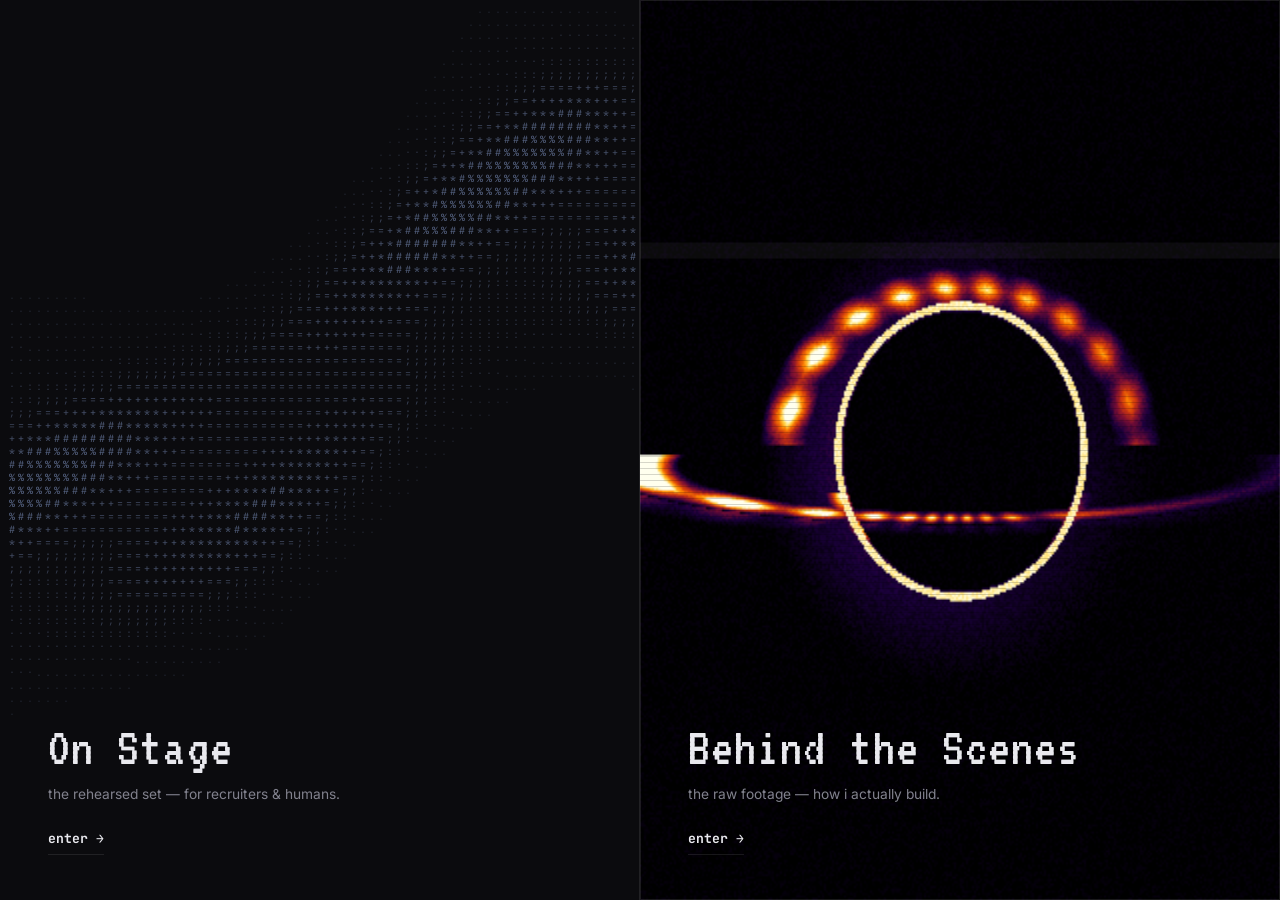
==== index.html @ 2761a1ef "style: bolder brief paragraphs, drop gate overlay, centre + rewrite story tour" ====
<!DOCTYPE html>
<html lang="en">
<head>
  <meta charset="UTF-8">
  <meta name="viewport" content="width=device-width, initial-scale=1.0">
  <title>Aawhan Vyas</title>
  <meta name="description" content="Aawhan Vyas — AI/ML engineer. The Brief: a quick scan for recruiters & humans. The Evidence: a broadcast tour of how i build.">
  <meta property="og:title" content="Aawhan Vyas — turning “what if?” into working software.">
  <meta property="og:description" content="ML platforms, grounded RAG, LLM evaluation. Music as aawhan. Every claim links to its proof.">
  <meta property="og:type" content="website">
  <meta property="og:url" content="https://aawhan0.me/">
  <link rel="icon" type="image/svg+xml" href="assets/favicon.svg">
  <link rel="preconnect" href="https://fonts.googleapis.com">
  <link rel="preconnect" href="https://fonts.gstatic.com" crossorigin>
  <link href="https://fonts.googleapis.com/css2?family=Anton&family=Inter:wght@400;500;600;700&family=JetBrains+Mono:wght@400;500;700&family=VT323&display=swap" rel="stylesheet">
  <link rel="stylesheet" href="assets/css/style.css?v=7">
</head>
<body class="locked">

  <!-- ── landing gate ──────────────────────────────────────── -->
  <div class="gate" id="gate">
    <div class="gate-half gate-left">
      <canvas id="ascii-wave" aria-hidden="true"></canvas>
      <div class="gate-content">
        <h2 class="pixel">On Stage</h2>
        <p>the rehearsed set — for recruiters &amp; humans.</p>
        <button class="enter mono" data-goto="brief">enter <span aria-hidden="true">→</span></button>
      </div>
    </div>
    <div class="gate-half gate-right">
      <canvas id="disk" aria-hidden="true"></canvas>
      <div class="gate-content">
        <h2 class="pixel">Behind the Scenes</h2>
        <p>the raw footage — how i actually build.</p>
        <button class="enter mono" data-goto="story">enter <span aria-hidden="true">→</span></button>
      </div>
    </div>
  </div>

  <script src="assets/js/data.js?v=7" defer></script>
  <script src="assets/js/main.js?v=7" defer></script>
</body>
</html>
---- assets/css/style.css ----
/* ────────────────────────────────────────────────────────────
   aawhan0.me — dark console · split gate · broadcast tour
   flow grammar after harshdayal.dev, content = receipts
   ──────────────────────────────────────────────────────────── */

:root {
  --bg: #0b0b0e;
  --panel: #131318;
  --line: rgba(255, 255, 255, 0.09);
  --text: #e9e9ee;
  --soft: #b6b6c2;
  --muted: #82828e;
  --dim: #55555f;
  --accent: #ffb26b;
  --accent-soft: rgba(255, 178, 107, 0.14);
  --blue: #8fb0e8;
  --green: #4ade80;
  --mono: "JetBrains Mono", ui-monospace, monospace;
  --pixel: "VT323", var(--mono);
  --ui: system-ui, -apple-system, "Segoe UI", Roboto, sans-serif;
  --display: "Anton", var(--ui);
}

* { box-sizing: border-box; margin: 0; padding: 0; }
html { scroll-behavior: smooth; }

/* brief page — bold paragraphs */
/* brief page — paragraphs read heavier than default body copy */
body[data-root] p {
  font-weight: 700;
  color: var(--text);
}
body[data-root] .lede,
body[data-root] p.mx-k { color: var(--soft); }
/* the hero halftone bleeds past the viewport by design — never scroll sideways */
html, body { overflow-x: clip; }
@supports not (overflow-x: clip) { html, body { overflow-x: hidden; } }

/* geist pixel — vercel's ofl pixel font, self-hosted (see assets/fonts/OFL-GeistPixel.txt) */
@font-face {
  font-family: "Geist Pixel";
  src: url("../fonts/GeistPixel-Square.woff2") format("woff2");
  font-weight: 400;
  font-style: normal;
  font-display: swap;
}

/* light theme — same bones, day broadcast */
html.light {
  --bg: #f2f1ec;
  --panel: #fbfaf6;
  --line: rgba(0, 0, 0, 0.12);
  --text: #17171b;
  --soft: #3e3e46;
  --muted: #6b6b73;
  --dim: #97979f;
  --accent: #c76a1d;
  --accent-soft: rgba(199, 106, 29, 0.12);
  --green: #15803d;
}

body {
  background: var(--bg);
  color: var(--text);
  font-family: "Inter", var(--ui);
  font-size: 15px;
  line-height: 1.55;
  -webkit-font-smoothing: antialiased;
  transition: background 0.35s ease, color 0.35s ease;
}
body.locked { overflow: hidden; }
::selection { background: var(--accent); color: #14100b; }
a { color: inherit; text-decoration: none; }
b, strong { font-weight: 600; }
.mono { font-family: var(--mono); }
.pixel { font-family: var(--pixel); font-weight: 400; letter-spacing: 0.02em; }
em { font-style: italic; }
.sr-only {
  position: absolute; width: 1px; height: 1px; overflow: hidden;
  clip: rect(0 0 0 0); white-space: nowrap;
}

/* ── landing gate ────────────────────────────────────────── */
.gate {
  position: fixed; inset: 0; z-index: 100;
  display: grid; grid-template-columns: 1fr 1fr;
  background: var(--bg);
}
.gate-half {
  position: relative; overflow: hidden;
  border-right: 1px solid var(--line);
  transition: transform 0.75s cubic-bezier(0.7, 0, 0.2, 1), opacity 0.6s ease;
}
.gate-right { border-right: none; }
.gate.away .gate-left { transform: translateX(-102%); }
.gate.away .gate-right { transform: translateX(102%); }
.gate.away { pointer-events: none; }
.gate-half canvas { position: absolute; inset: 0; width: 100%; height: 100%; }
.gate-left canvas { opacity: 0.9; }
.gate-content {
  position: absolute; left: clamp(1.4rem, 4vw, 3rem); bottom: clamp(1.6rem, 5vh, 3rem); z-index: 2;
}
.gate-content h2 { font-size: clamp(2.2rem, 4.5vw, 3.4rem); line-height: 1; }
.gate-content p { color: var(--muted); font-size: 0.86rem; margin: 0.5rem 0 1.1rem; }
.enter {
  background: none; border: none; cursor: pointer;
  color: var(--text); font-size: 0.82rem; font-weight: 700;
  display: inline-flex; align-items: center; gap: 0.5rem;
  padding: 0.45rem 0; border-bottom: 1px solid var(--line);
  transition: color 0.2s, border-color 0.2s, gap 0.2s;
}
.enter:hover { color: var(--accent); border-color: var(--accent); gap: 0.9rem; }

@media (max-width: 760px) {
  .gate { grid-template-columns: 1fr; grid-template-rows: 1fr 1fr; }
  .gate-half { border-right: none; border-bottom: 1px solid var(--line); }
  .gate.away .gate-left { transform: translateY(-102%); }
  .gate.away .gate-right { transform: translateY(102%); }
}

/* ── theme toggle ────────────────────────────────────────── */
.theme-toggle {
  position: fixed; right: 18px; bottom: 18px; z-index: 55;
  display: inline-flex; align-items: center; gap: 0.6rem;
  background: var(--panel); color: var(--soft);
  border: 1px solid var(--line); border-radius: 999px;
  padding: 0.5rem 1rem; font-size: 0.68rem; letter-spacing: 0.18em;
  text-transform: uppercase; cursor: pointer;
  transition: color 0.2s, border-color 0.2s;
}
.theme-toggle:hover { color: var(--accent); border-color: var(--accent); }
.tt-sw {
  width: 26px; height: 14px; border-radius: 999px;
  background: linear-gradient(90deg, var(--accent) 50%, var(--dim) 50%);
  position: relative; flex: none;
}
.tt-sw::after {
  content: ""; position: absolute; top: 1px; left: 1px;
  width: 12px; height: 12px; border-radius: 50%; background: var(--panel);
  transition: transform 0.25s;
}
html.light .tt-sw::after { transform: translateX(12px); }

/* ── contact headline — geist pixel, plain text ──────────── */
.px-headline {
  font-family: "Geist Pixel", var(--mono);
  font-weight: 400;
  font-size: clamp(2.6rem, 6.2vw, 5rem);
  line-height: 1;
  letter-spacing: 0.02em;
  color: var(--text);
}
.px-accent { color: var(--accent); }

/* ── background music toggle ─────────────────────────────── */
.bg-music {
  position: fixed; left: 18px; bottom: 18px; z-index: 55;
  display: inline-flex; align-items: stretch;
  background: var(--panel); color: var(--soft);
  border: 1px solid var(--line); border-radius: 999px;
  font-size: 0.68rem; letter-spacing: 0.18em; text-transform: uppercase;
}
.bg-music.paused { color: var(--dim); }
.bm-btn {
  display: inline-flex; align-items: center; gap: 0.6rem;
  background: none; border: 0; color: inherit; cursor: pointer;
  padding: 0.5rem 0.55rem 0.5rem 1rem;
  font: inherit; letter-spacing: inherit; text-transform: inherit;
  transition: color 0.2s;
}
.bm-btn:hover { color: var(--accent); }
.bm-eq { display: inline-flex; align-items: flex-end; gap: 2px; height: 12px; flex: none; }
.bm-eq i {
  width: 2px; height: 12px; background: var(--accent);
  transform-origin: bottom; transform: scaleY(0.3); opacity: 0.45;
  animation: bar 1.1s ease-in-out infinite;
}
.bm-eq i:nth-child(2) { animation-delay: 0.2s; }
.bm-eq i:nth-child(3) { animation-delay: 0.45s; }
.bm-eq i:nth-child(4) { animation-delay: 0.7s; }
.bg-music.paused .bm-eq i { animation: none; transform: scaleY(0.22); opacity: 0.35; }
.bm-link {
  display: inline-flex; align-items: center;
  padding: 0.5rem 1rem 0.5rem 0.55rem; color: var(--dim);
  border-left: 1px solid var(--line); transition: color 0.2s;
}
.bm-link:hover { color: var(--accent); }
.bg-music .bm-btn:last-child { padding-right: 1rem; }
#sc-widget { position: fixed; width: 1px; height: 1px; left: -9999px; top: -9999px; border: 0; }
@media (max-width: 640px) { #bm-label { display: none; } }

/* ── scroll reveal ───────────────────────────────────────── */
.reveal { opacity: 0; transform: translateY(22px); transition: opacity 0.7s ease, transform 0.7s ease; }
.reveal.in { opacity: 1; transform: none; }

/* ── side rail ───────────────────────────────────────────── */
.rail {
  position: fixed; left: 14px; top: 50%; transform: translateY(-50%);
  z-index: 50; display: flex; flex-direction: column; gap: 2px;
  background: rgba(19, 19, 24, 0.85); backdrop-filter: blur(8px);
  border: 1px solid var(--line); border-radius: 12px; padding: 6px;
}
.rail a, .rail button {
  width: 34px; height: 34px; border-radius: 8px;
  display: grid; place-content: center;
  color: var(--muted); background: none; border: none; cursor: pointer;
  transition: color 0.15s, background 0.15s;
}
.rail a:hover, .rail button:hover { color: var(--accent); background: var(--accent-soft); }
@media (max-width: 980px) { .rail { display: none; } }

/* ── hero (the brief) ────────────────────────────────────── */
.hero {
  max-width: 1140px; margin: 0 auto;
  padding: clamp(4rem, 10vh, 6rem) clamp(1.2rem, 4vw, 2.4rem) 2.5rem;
  display: grid; grid-template-columns: 1.25fr 0.75fr;
  gap: 3rem; align-items: center;
  position: relative;
}
/* halftone backdrop, his signature texture */
.hero::before {
  content: ""; position: absolute; inset: -2rem -6rem;
  background-image: radial-gradient(rgba(255,255,255,0.045) 1.2px, transparent 1.2px);
  background-size: 11px 11px;
  -webkit-mask-image: radial-gradient(ellipse 70% 80% at 60% 40%, #000 30%, transparent 75%);
  mask-image: radial-gradient(ellipse 70% 80% at 60% 40%, #000 30%, transparent 75%);
  pointer-events: none;
}
html.light .hero::before {
  background-image: radial-gradient(rgba(0,0,0,0.06) 1.2px, transparent 1.2px);
}
.eyebrow {
  font-size: 0.72rem; letter-spacing: 0.28em; text-transform: uppercase;
  color: var(--muted); margin-bottom: 1.1rem;
}
.hero-name {
  font-family: var(--display); font-weight: 400;
  font-size: clamp(3rem, 7.5vw, 5.6rem);
  letter-spacing: 0.01em; line-height: 0.98; text-transform: uppercase;
}
.hero-name .dot { color: var(--blue); }
.hero-sub {
  margin-top: 0.9rem; font-size: 0.78rem; letter-spacing: 0.22em;
  text-transform: uppercase; color: var(--soft);
}
.hero-lede {
  margin-top: 1.3rem; max-width: 46ch;
  color: var(--soft); font-size: 1.02rem; line-height: 1.65;
}
.hero-lede b { color: var(--text); }
.hero-cta {
  display: flex; align-items: center; gap: 1.2rem; flex-wrap: wrap;
  margin-top: 1.8rem;
}
.btn-line {
  border: 1px solid var(--line); padding: 0.7rem 1.2rem;
  font-size: 0.76rem; letter-spacing: 0.12em; text-transform: uppercase;
  color: var(--text); transition: border-color 0.2s, color 0.2s;
}
.btn-line:hover { border-color: var(--accent); color: var(--accent); }
.cta-link {
  font-size: 0.76rem; letter-spacing: 0.1em; text-transform: uppercase;
  color: var(--muted); transition: color 0.2s;
}
.cta-link:hover { color: var(--accent); }

.dither-box {
  background: #050507; border: 1px solid var(--line);
  border-radius: 10px; padding: 14px;
  box-shadow: 0 24px 60px rgba(0,0,0,0.5);
  position: relative;
  width: min(340px, 100%);
}
.dither-box.portrait { aspect-ratio: 1 / 1; }
.dither-box::after {
  content: ""; position: absolute; inset: -10px;
  background-image: radial-gradient(rgba(255,255,255,0.12) 1px, transparent 1px);
  background-size: 8px 8px;
  z-index: -1; border-radius: 14px;
}
/* portrait — portrait_PIXEL in dark mode, portrait_OG in light mode.
   both sources are 1200×1200; no animation, just a mode swap. */
.portrait img {
  display: block; width: 100%; height: auto;
  border-radius: 6px;
}
.portrait .portrait-og { display: none; }
html.light .portrait .portrait-og { display: block; }
html.light .portrait .portrait-pixel { display: none; }
@media (max-width: 860px) {
  .hero { grid-template-columns: 1fr; }
  .hero-right { display: none; }
}

/* ── page shell ──────────────────────────────────────────── */
.wrap {
  max-width: 1140px; margin: 0 auto;
  padding: 0 clamp(1.2rem, 4vw, 2.4rem) 2rem;
}
.sec-label {
  font-size: 0.7rem; font-weight: 700; letter-spacing: 0.24em;
  text-transform: uppercase; color: var(--soft);
  display: flex; align-items: center; gap: 1rem;
  margin-bottom: 1.8rem;
}
.sec-label::after { content: ""; flex: 1; height: 1px; background: var(--line); }
.sec-label span { color: var(--dim); font-weight: 400; letter-spacing: 0; text-transform: none; }
section { margin-bottom: 4.5rem; }

/* ── pillars ─────────────────────────────────────────────── */
.pillars {
  display: grid; grid-template-columns: repeat(3, 1fr); gap: 1rem;
  margin-bottom: 4.5rem;
}
.pillar {
  background: var(--panel); border: 1px solid var(--line);
  border-radius: 12px; padding: 1.2rem 1.3rem;
  transition: border-color 0.2s, transform 0.2s;
}
.pillar:hover { border-color: rgba(255, 178, 107, 0.5); transform: translateY(-3px); }
.p-k { font-size: 0.64rem; letter-spacing: 0.22em; text-transform: uppercase; color: var(--accent); }
.p-t { font-weight: 700; font-size: 1.02rem; margin: 0.5rem 0 0.3rem; }
.p-d { color: var(--muted); font-size: 0.84rem; }
@media (max-width: 860px) { .pillars { grid-template-columns: 1fr; } }

/* ── about ───────────────────────────────────────────────── */
.about-grid {
  display: grid; grid-template-columns: 1.5fr 1fr; gap: 3rem;
}
.statement {
  font-family: var(--display); font-weight: 400; text-transform: none;
  font-size: clamp(1.4rem, 2.6vw, 1.9rem); line-height: 1.25;
  letter-spacing: 0.01em; margin-bottom: 1.2rem;
}
.statement em { color: var(--accent); font-style: normal; }
.about-grid > div > p { color: var(--muted); line-height: 1.75; margin-bottom: 1rem; font-size: 0.95rem; }
.about-grid > div > p em { color: var(--text); }
.highlights {
  border: 1px solid var(--line); border-radius: 12px;
  background: var(--panel); padding: 1.1rem 1.2rem;
  align-self: start;
}
.hl { border-top: 1px solid var(--line); padding: 0.85rem 0; }
.hl:first-of-type { border-top: none; padding-top: 0.2rem; }
.hl-k { font-size: 0.62rem; letter-spacing: 0.22em; text-transform: uppercase; color: var(--dim); }
.hl-v { font-size: 0.9rem; color: var(--text); margin-top: 0.25rem; line-height: 1.5; }
.hl-a { text-decoration: underline; text-decoration-color: var(--line); }
.hl-a:hover { color: var(--accent); }

/* releases list — as aawhan */
.releases { margin-top: 2.4rem; }
.releases > .hl-k { color: var(--accent); }
.rel-list { list-style: none; border-top: 1px solid var(--line); margin-top: 0.9rem; }
.rel-list li { border-bottom: 1px solid var(--line); }
.rel-list a {
  display: flex; justify-content: space-between; align-items: baseline; gap: 1rem;
  padding: 0.7rem 0.3rem; font-size: 0.86rem; color: var(--text);
  transition: color 0.2s, padding-left 0.2s;
}
.rel-list a span { color: var(--muted); font-size: 0.68rem; }
.rel-list a:hover { color: var(--accent); padding-left: 0.7rem; }
.rel-list a:hover span { color: var(--accent); }
@media (max-width: 860px) { .about-grid { grid-template-columns: 1fr; } }

/* ── experience ──────────────────────────────────────────── */
.xp {
  border-left: 2px solid var(--line);
  padding: 0.2rem 0 1.6rem 1.6rem; margin-bottom: 1.6rem;
  position: relative;
}
.xp::before {
  content: ""; position: absolute; left: -5.5px; top: 0.45rem;
  width: 9px; height: 9px; border-radius: 50%;
  background: var(--accent); box-shadow: 0 0 10px rgba(255, 178, 107, 0.5);
}
.xp-head { display: flex; justify-content: space-between; align-items: baseline; gap: 1rem; flex-wrap: wrap; }
.xp h4 { font-size: 1.05rem; font-weight: 700; }
.xp-co { color: var(--muted); font-weight: 400; }
.xp-when { font-size: 0.7rem; color: var(--muted); }
.xp-sum { color: var(--soft); font-size: 0.9rem; margin: 0.45rem 0 0.7rem; }
.xp-list { list-style: none; }
.xp-list li {
  color: var(--muted); font-size: 0.9rem; line-height: 1.6;
  padding-left: 1.1rem; position: relative; margin-bottom: 0.4rem;
}
.xp-list li::before { content: "·"; position: absolute; left: 0.2rem; color: var(--accent); }
.xp-list a { text-decoration: underline; text-decoration-color: var(--line); }
.xp-list a:hover { color: var(--accent); }

/* ── chips & matrix ──────────────────────────────────────── */
.chips { display: flex; flex-wrap: wrap; gap: 0.45rem; margin-top: 0.8rem; }
.chips span {
  font-size: 0.68rem; color: var(--soft);
  border: 1px solid var(--line); border-radius: 7px;
  padding: 0.28rem 0.65rem;
  display: inline-flex; align-items: center; gap: 0.4rem;
}
.chips img { width: 13px; height: 13px; flex: none; opacity: 0.85; }
html.light .chips img { filter: invert(1); opacity: 0.7; }
.matrix { border-top: 1px solid var(--line); }
.mx-row {
  display: grid; grid-template-columns: 200px 1fr; gap: 1.5rem;
  padding: 1.1rem 0; border-bottom: 1px solid var(--line);
  align-items: start;
}
.mx-k { font-size: 0.64rem; letter-spacing: 0.22em; text-transform: uppercase; color: var(--muted); padding-top: 0.45rem; }
.mx-row .chips { margin: 0; }
.mx-row .chips span { padding: 0.45rem 0.9rem; text-align: center; flex: 1 0 auto; min-width: 90px; }
@media (max-width: 720px) { .mx-row { grid-template-columns: 1fr; gap: 0.5rem; } }

/* ── work rows ───────────────────────────────────────────── */
.rows { list-style: none; border-top: 1px solid var(--line); }
.row { border-bottom: 1px solid var(--line); }
.row-head {
  display: grid;
  grid-template-columns: 26px 112px 1fr auto auto;
  gap: 0.8rem; align-items: baseline;
  padding: 0.58rem 0.4rem;
  cursor: pointer;
  transition: background 0.15s, box-shadow 0.15s;
}
.row-head:hover { background: rgba(255, 255, 255, 0.025); box-shadow: inset 2px 0 0 var(--accent); }
.r-idx { font-size: 0.66rem; color: var(--dim); font-weight: 500; }
.r-name { font-weight: 700; font-size: 0.82rem; }
.r-desc { font-size: 0.85rem; color: var(--soft); }
.r-star { font-size: 0.7rem; color: var(--muted); min-width: 2ch; text-align: right; }
.r-go {
  color: var(--muted); border: 1px solid var(--line); border-radius: 7px;
  width: 22px; height: 22px; line-height: 20px; text-align: center;
  font-size: 0.7rem; align-self: center; transition: all 0.15s;
}
.r-go:hover { background: var(--accent); color: #14100b; border-color: var(--accent); }
.row-detail { display: none; }
.row.open .row-detail { display: block; animation: open 0.22s ease; }
@keyframes open { from { opacity: 0; transform: translateY(-3px); } }
.row-detail p {
  font-size: 0.9rem; line-height: 1.6; color: var(--muted);
  max-width: 60ch; padding: 0.1rem 0.3rem 0.35rem 11.05rem;
}
.row-detail p b { color: var(--accent); }
.r-stack { font-size: 0.66rem; color: var(--dim); padding: 0 0.3rem 0.7rem 11.05rem; }
.more { padding: 0.7rem 0.4rem 0; font-size: 0.74rem; }
.more a { color: var(--muted); }
.more a:hover { color: var(--accent); }
@media (max-width: 640px) {
  .row-head { grid-template-columns: 1fr auto; grid-template-areas: "name go" "desc desc" "star star"; row-gap: 0.15rem; }
  .r-idx { display: none; }
  .r-name { grid-area: name; }
  .r-desc { grid-area: desc; }
  .r-star { grid-area: star; text-align: left; }
  .r-go { grid-area: go; }
  .row-detail p, .r-stack { padding-left: 0.4rem; }
}

/* ── linkedin one-liners ─────────────────────────────────── */
.siglist { list-style: none; }
.siglist li {
  display: flex; gap: 0.9rem; align-items: baseline;
  padding: 0.42rem 0.4rem; border-bottom: 1px solid var(--line);
  font-size: 0.83rem;
}
.siglist li:hover { background: rgba(255, 255, 255, 0.02); }
.s-date { font-family: var(--mono); font-size: 0.66rem; color: var(--dim); min-width: 3.6em; }
.siglist a { color: var(--soft); }
.siglist a:hover { color: var(--accent); }

/* ── contact ─────────────────────────────────────────────── */
#dot-contact { width: 100%; max-width: 520px; height: auto; display: block; }
.lede { color: var(--soft); max-width: 52ch; }
.channels {
  border: 1px solid var(--line); border-radius: 12px;
  background: var(--panel); overflow: hidden; margin-top: 1.4rem;
}
.ch {
  display: flex; justify-content: space-between; align-items: baseline;
  gap: 1rem; padding: 0.75rem 1.1rem;
  border-bottom: 1px solid var(--line);
}
.ch:last-child { border-bottom: none; }
.ch-k { font-size: 0.64rem; letter-spacing: 0.22em; text-transform: uppercase; color: var(--muted); }
.ch a, .ch-v { font-family: var(--mono); font-size: 0.84rem; color: var(--text); }
.ch a span { color: var(--dim); }
.ch a:hover { color: var(--accent); }
.ch a:hover span { color: var(--accent); }

/* ── footer ──────────────────────────────────────────────── */
.foot {
  max-width: 1140px; margin: 0 auto;
  display: flex; justify-content: space-between; gap: 1rem; flex-wrap: wrap;
  padding: 1.2rem clamp(1.2rem, 4vw, 2.4rem) 5.4rem;
  border-top: 1px solid var(--line);
  font-size: 0.7rem; color: var(--dim);
}
.foot a:hover { color: var(--accent); }
.status { color: var(--green); display: inline-flex; align-items: center; gap: 0.4rem; }
.status i {
  width: 6px; height: 6px; border-radius: 50%; background: var(--green);
  display: inline-block; box-shadow: 0 0 8px rgba(74, 222, 128, 0.7);
}

/* ── tv intro: spotify ───────────────────────────────────── */
.tv-spotify { margin-top: 1.6rem; }
.tv-spin {
  font-size: 0.66rem; letter-spacing: 0.24em; text-transform: uppercase;
  color: var(--dim); margin-bottom: 0.5rem;
}

/* ── story page ──────────────────────────────────────────── */
.tv {
  position: fixed; inset: 0; z-index: 100; background: #070709;
  display: grid; place-content: center;
  background-image:
    repeating-linear-gradient(0deg, rgba(255,255,255,0.02) 0 1px, transparent 1px 3px);
  transition: opacity 0.6s ease, visibility 0.6s;
}
.tv.away { opacity: 0; visibility: hidden; pointer-events: none; }
.tv-inner { text-align: center; width: min(560px, 90vw); }
.tv-ch { font-size: 0.78rem; letter-spacing: 0.3em; text-transform: uppercase; color: var(--accent); margin-bottom: 2rem; }
.tv-bars { display: flex; gap: 6px; justify-content: center; margin-bottom: 1.6rem; }
.tv-bars span {
  width: 10px; height: 26px; background: var(--accent);
  animation: bar 1s ease-in-out infinite;
}
.tv-bars span:nth-child(2) { animation-delay: 0.12s; }
.tv-bars span:nth-child(3) { animation-delay: 0.24s; }
.tv-bars span:nth-child(4) { animation-delay: 0.36s; }
.tv-bars span:nth-child(5) { animation-delay: 0.48s; }
@keyframes bar { 0%, 100% { transform: scaleY(0.3); opacity: 0.4; } 50% { transform: scaleY(1); opacity: 1; } }
.tv-track { height: 4px; background: rgba(255,255,255,0.1); border-radius: 2px; overflow: hidden; }
.tv-fill { height: 100%; width: 0; background: var(--accent); transition: width 0.12s; }
.tv-status { display: flex; justify-content: space-between; font-size: 0.72rem; letter-spacing: 0.2em; text-transform: uppercase; color: var(--soft); margin-top: 0.5rem; }
.tv-note { margin-top: 0.9rem; font-size: 0.76rem; color: var(--muted); min-height: 1.2em; }
.tv-actions { display: flex; gap: 0.8rem; justify-content: center; margin-top: 2rem; flex-wrap: wrap; }
.tv-btn {
  background: none; border: 1px solid var(--accent); color: var(--accent);
  font-size: 0.78rem; letter-spacing: 0.12em; text-transform: uppercase;
  padding: 0.8rem 1.4rem; cursor: pointer; transition: background 0.2s, color 0.2s;
}
.tv-btn:hover { background: var(--accent-soft); }
.tv-btn.solid { background: var(--accent); color: #14100b; font-weight: 700; }
.tv-btn.solid:hover { filter: brightness(1.08); }
.tv-foot { margin-top: 1.1rem; font-size: 0.64rem; letter-spacing: 0.2em; text-transform: uppercase; color: var(--dim); }

#scene { position: fixed; inset: 0; z-index: 0; width: 100%; height: 100%; }
.crt {
  position: fixed; inset: 0; z-index: 1; pointer-events: none;
  background-image: repeating-linear-gradient(0deg, rgba(0,0,0,0.16) 0 1px, transparent 1px 3px);
  mix-blend-mode: multiply;
}
.back {
  position: fixed; left: 20px; top: 20px; z-index: 50;
  font-size: 0.72rem; letter-spacing: 0.14em; text-transform: uppercase;
  color: var(--muted); border: 1px solid var(--line); border-radius: 999px;
  padding: 0.45rem 0.95rem; background: rgba(11,11,14,0.7); backdrop-filter: blur(6px);
  transition: color 0.2s, border-color 0.2s;
}
.back:hover { color: var(--accent); border-color: var(--accent); }

.tour { position: relative; z-index: 2; }
.chapter {
  min-height: 100vh;
  display: flex; flex-direction: column; justify-content: center;
  align-items: center; text-align: center;
  padding: 4rem clamp(1.4rem, 6vw, 5rem);
  max-width: 860px; margin: 0 auto;
  opacity: 0.15; transform: translateY(16px);
  transition: opacity 0.5s ease, transform 0.5s ease;
}
.chapter.on { opacity: 1; transform: none; }
.ch-k { font-size: 0.7rem; letter-spacing: 0.3em; text-transform: uppercase; color: var(--accent); margin-bottom: 1rem; }
.ch-big {
  font-family: var(--display); font-weight: 400;
  font-size: clamp(2rem, 5vw, 3.6rem); line-height: 1.06;
  text-transform: uppercase; letter-spacing: 0.01em;
  text-shadow: 0 2px 30px rgba(0,0,0,0.8);
}
.ch-big em { color: var(--accent); font-style: normal; }
.ch-big.pixel-face {
  font-family: "Geist Pixel", var(--mono);
  text-transform: none; letter-spacing: 0.02em;
  font-size: clamp(2.8rem, 8vw, 6rem);
}
.ch-p { color: var(--soft); max-width: 52ch; margin: 1.2rem auto 0; font-size: 0.98rem; line-height: 1.7; text-shadow: 0 1px 12px rgba(0,0,0,0.8); }
.ch-p b { color: var(--accent); }
.ch-link { color: var(--accent); }
.ch-steps { color: var(--text); letter-spacing: 0.08em; }
.ch-steps b { color: var(--accent); }

.gap-nums { display: grid; grid-template-columns: 1fr 1fr; gap: 1rem; margin: 1.6rem auto 0; max-width: 560px; width: 100%; }
.gap { border: 1px solid var(--line); border-radius: 12px; padding: 1.2rem 1.3rem; background: rgba(19,19,24,0.75); }
.gap.good { border-color: rgba(74, 222, 128, 0.4); }
.gap.bad { border-color: rgba(255, 95, 87, 0.4); }
.g-num { font-size: clamp(2.2rem, 5vw, 3.2rem); font-weight: 700; }
.gap.good .g-num { color: var(--green); }
.gap.bad .g-num { color: #ff8b85; }
.g-l { font-size: 0.66rem; color: var(--muted); letter-spacing: 0.08em; margin-top: 0.3rem; }

.chapter-list .ch-rows { list-style: none; margin: 1.4rem auto 0; max-width: 560px; }
.chapter-list .ch-rows li { border-bottom: 1px solid var(--line); }
.chapter-list .ch-rows a {
  display: flex; justify-content: center; gap: 1.1rem; align-items: baseline;
  padding: 0.7rem 0.2rem; font-size: 0.84rem; color: var(--text);
  transition: color 0.2s;
}
.chapter-list .ch-rows a span { color: var(--muted); font-size: 0.7rem; text-align: left; }
.chapter-list .ch-rows a:hover { color: var(--accent); }
.chapter-list .ch-rows a:hover span { color: var(--accent); }
.chapter-end .channels { max-width: 560px; margin: 1.4rem auto 0; }
.chapter-end .channels { background: rgba(19,19,24,0.75); }
.chapter-end .ch { justify-content: center; gap: 1.1rem; }
.chapter-end .ch-k { text-align: left; }

@media (max-width: 640px) {
  .gap-nums { grid-template-columns: 1fr; }
  .chapter { padding: 3.5rem 1.4rem; }
}

/* ── reduced motion ──────────────────────────────────────── */
@media (prefers-reduced-motion: reduce) {
  html { scroll-behavior: auto; }
  .gate-half, .tv, .chapter, .theme-toggle { transition: none; }
  .row.open .row-detail { animation: none; }
  .tv-bars span { animation: none; }
  .bm-eq i { animation: none; }
  .chapter { opacity: 1; transform: none; }
  .reveal { opacity: 1; transform: none; }
}
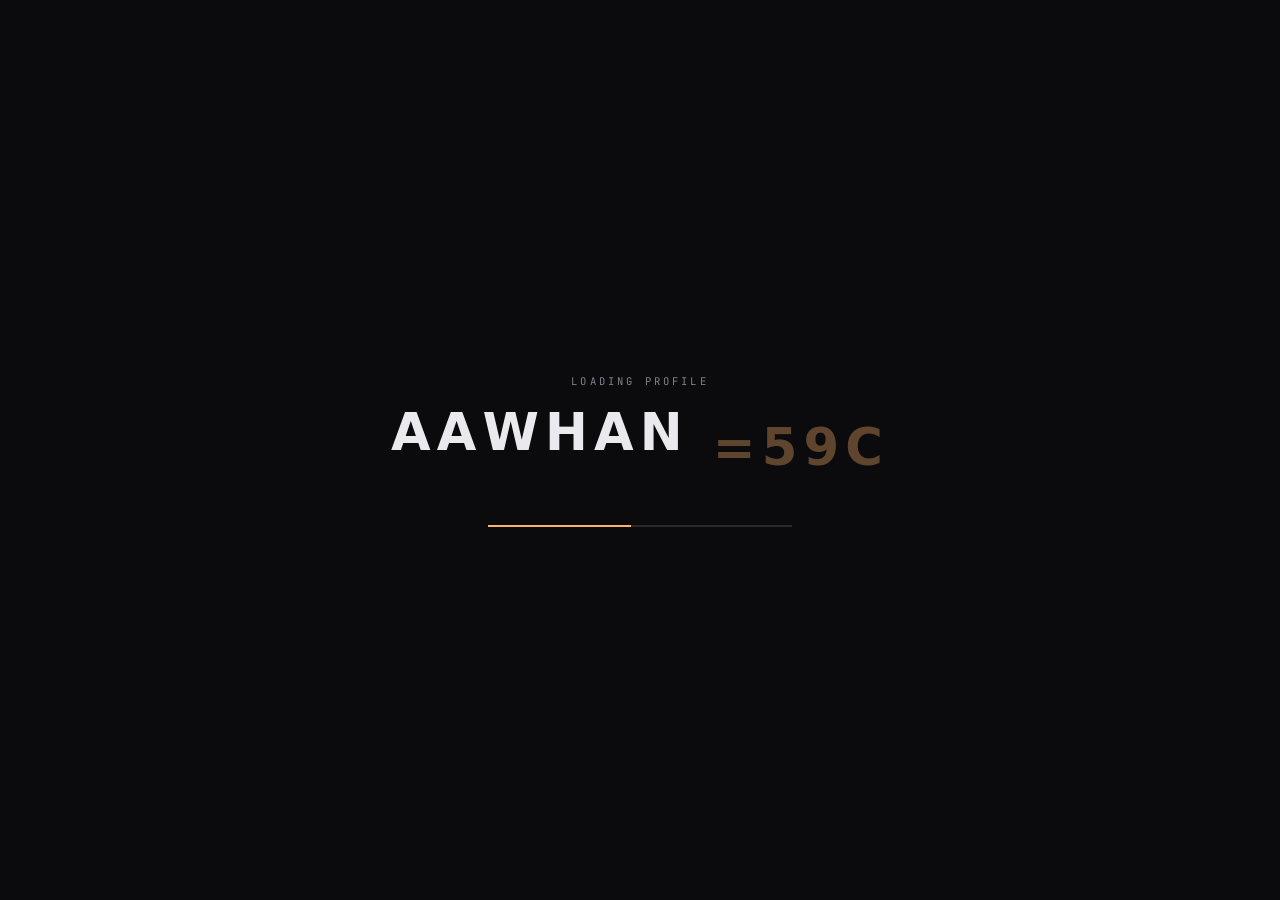
==== commit 59daec37: "fix: stop light theme leaking onto the gate + add boot loader animation The white overlay was a them" ====
--- a/index.html
+++ b/index.html
@@ -13,9 +13,19 @@
   <link rel="preconnect" href="https://fonts.googleapis.com">
   <link rel="preconnect" href="https://fonts.gstatic.com" crossorigin>
   <link href="https://fonts.googleapis.com/css2?family=Anton&family=Inter:wght@400;500;600;700&family=JetBrains+Mono:wght@400;500;700&family=VT323&display=swap" rel="stylesheet">
-  <link rel="stylesheet" href="assets/css/style.css?v=7">
+  <link rel="stylesheet" href="assets/css/style.css?v=8">
 </head>
 <body class="locked">
+
+  <!-- ── boot / loader ───────────────────────────────────────── -->
+  <div class="boot" id="boot">
+    <div class="boot-inner">
+      <p class="boot-status mono" id="boot-status">initialising</p>
+      <h1 class="boot-name" id="boot-name" data-text="AAWHAN VYAS">AAWHAN&nbsp;VYAS</h1>
+      <p class="boot-role mono">ai/ml engineer <span aria-hidden="true">·</span> evidence over vibes</p>
+      <div class="boot-bar" aria-hidden="true"><i id="boot-fill"></i></div>
+    </div>
+  </div>
 
   <!-- ── landing gate ──────────────────────────────────────── -->
   <div class="gate" id="gate">
@@ -37,7 +47,7 @@
     </div>
   </div>
 
-  <script src="assets/js/data.js?v=7" defer></script>
-  <script src="assets/js/main.js?v=7" defer></script>
+  <script src="assets/js/data.js?v=8" defer></script>
+  <script src="assets/js/main.js?v=8" defer></script>
 </body>
 </html>
--- a/assets/css/style.css
+++ b/assets/css/style.css
@@ -80,11 +80,81 @@
   clip: rect(0 0 0 0); white-space: nowrap;
 }
 
+/* ── boot / loader ───────────────────────────────────────── */
+/* Sits above the gate (z 200) while it plays, then lifts away so the two
+   halves are revealed underneath. It never shares space with the gate —
+   gate halves stay hidden until .gate--live lands. */
+.boot {
+  position: fixed; inset: 0; z-index: 200;
+  display: grid; place-items: center;
+  background: #0b0b0e;
+  color: #e9e9ee;
+  transition: opacity 0.55s ease, visibility 0.55s ease;
+}
+.boot.done { opacity: 0; visibility: hidden; pointer-events: none; }
+.boot-inner { text-align: center; padding: 2rem; width: min(38rem, 92vw); }
+.boot-status {
+  font-size: 0.66rem; letter-spacing: 0.3em; text-transform: uppercase;
+  color: #82828e; margin-bottom: 0.85rem; min-height: 1em;
+}
+.boot-name {
+  font-family: var(--ui); font-weight: 700;
+  font-size: clamp(1.3rem, 5.2vw, 3.2rem);
+  letter-spacing: 0.12em; line-height: 1.15;
+  color: #e9e9ee;
+  white-space: nowrap;          /* never wrap mid-decode */
+}
+/* per-letter scramble, driven by JS swapping textContent.
+   Letters must be VISIBLE while scrambling — only the role line waits. */
+.boot-name span {
+  display: inline-block;
+  transform: translateY(0.3em);
+  opacity: 0.35;
+  transition: opacity 0.18s linear, transform 0.18s ease;
+}
+.boot-name span:not(.glyph) { opacity: 1; transform: none; }
+.boot-name span.glyph { color: #ffb26b; }
+.boot-role {
+  margin-top: 1.1rem; font-size: 0.74rem; letter-spacing: 0.26em;
+  text-transform: lowercase; color: #b6b6c2;
+  opacity: 0; transform: translateY(0.4em);
+  transition: opacity 0.5s ease, transform 0.5s ease;
+}
+.boot.in .boot-role { opacity: 1; transform: none; }
+.boot-bar {
+  margin: 1.7rem auto 0; width: min(19rem, 70vw); height: 2px;
+  background: rgba(255, 255, 255, 0.12); overflow: hidden;
+}
+.boot-bar i {
+  display: block; height: 100%; width: 0%;
+  background: #ffb26b; transition: width 0.2s linear;
+}
+/* a soft CRT flicker across the whole loader — no hard edges */
+.boot::after {
+  content: ""; position: absolute; inset: 0;
+  background: linear-gradient(180deg, transparent 0%, rgba(255, 178, 107, 0.055) 50%, transparent 100%);
+  transform: translateY(-100%);
+  animation: boot-sweep 1.6s ease-in-out infinite;
+  pointer-events: none;
+}
+@keyframes boot-sweep { to { transform: translateY(100%); } }
+
+/* gate halves stay hidden until boot finishes — no overlap, no flash.
+   NB: only opacity here — the transform transition on .gate-half must survive
+   so the slide-away exit still animates. */
+.gate-half { opacity: 0; }
+.gate--live .gate-left { transition-delay: 0.05s, 0s; }
+.gate--live .gate-right { transition-delay: 0.17s, 0s; }
+.gate--live .gate-half { opacity: 1; }
+
 /* ── landing gate ────────────────────────────────────────── */
 .gate {
   position: fixed; inset: 0; z-index: 100;
   display: grid; grid-template-columns: 1fr 1fr;
-  background: var(--bg);
+  /* the gate is its own dark broadcast — pin every colour it inherits so a
+     light theme can never wash it out (this was the "clear cookies" bug) */
+  background: #0b0b0e;
+  color: #e9e9ee;
 }
 .gate-half {
   position: relative; overflow: hidden;
@@ -101,12 +171,12 @@
   position: absolute; left: clamp(1.4rem, 4vw, 3rem); bottom: clamp(1.6rem, 5vh, 3rem); z-index: 2;
 }
 .gate-content h2 { font-size: clamp(2.2rem, 4.5vw, 3.4rem); line-height: 1; }
-.gate-content p { color: var(--muted); font-size: 0.86rem; margin: 0.5rem 0 1.1rem; }
+.gate-content p { color: #82828e; font-size: 0.86rem; margin: 0.5rem 0 1.1rem; }
 .enter {
   background: none; border: none; cursor: pointer;
-  color: var(--text); font-size: 0.82rem; font-weight: 700;
+  color: #e9e9ee; font-size: 0.82rem; font-weight: 700;
   display: inline-flex; align-items: center; gap: 0.5rem;
-  padding: 0.45rem 0; border-bottom: 1px solid var(--line);
+  padding: 0.45rem 0; border-bottom: 1px solid rgba(255, 255, 255, 0.16);
   transition: color 0.2s, border-color 0.2s, gap 0.2s;
 }
 .enter:hover { color: var(--accent); border-color: var(--accent); gap: 0.9rem; }
@@ -618,7 +688,9 @@
 /* ── reduced motion ──────────────────────────────────────── */
 @media (prefers-reduced-motion: reduce) {
   html { scroll-behavior: auto; }
-  .gate-half, .tv, .chapter, .theme-toggle { transition: none; }
+  .gate-half, .tv, .chapter, .theme-toggle, .boot { transition: none; }
+  .boot::after { animation: none; display: none; }
+  .boot-name span, .boot-role { transition: none; opacity: 1; transform: none; }
   .row.open .row-detail { animation: none; }
   .tv-bars span { animation: none; }
   .bm-eq i { animation: none; }
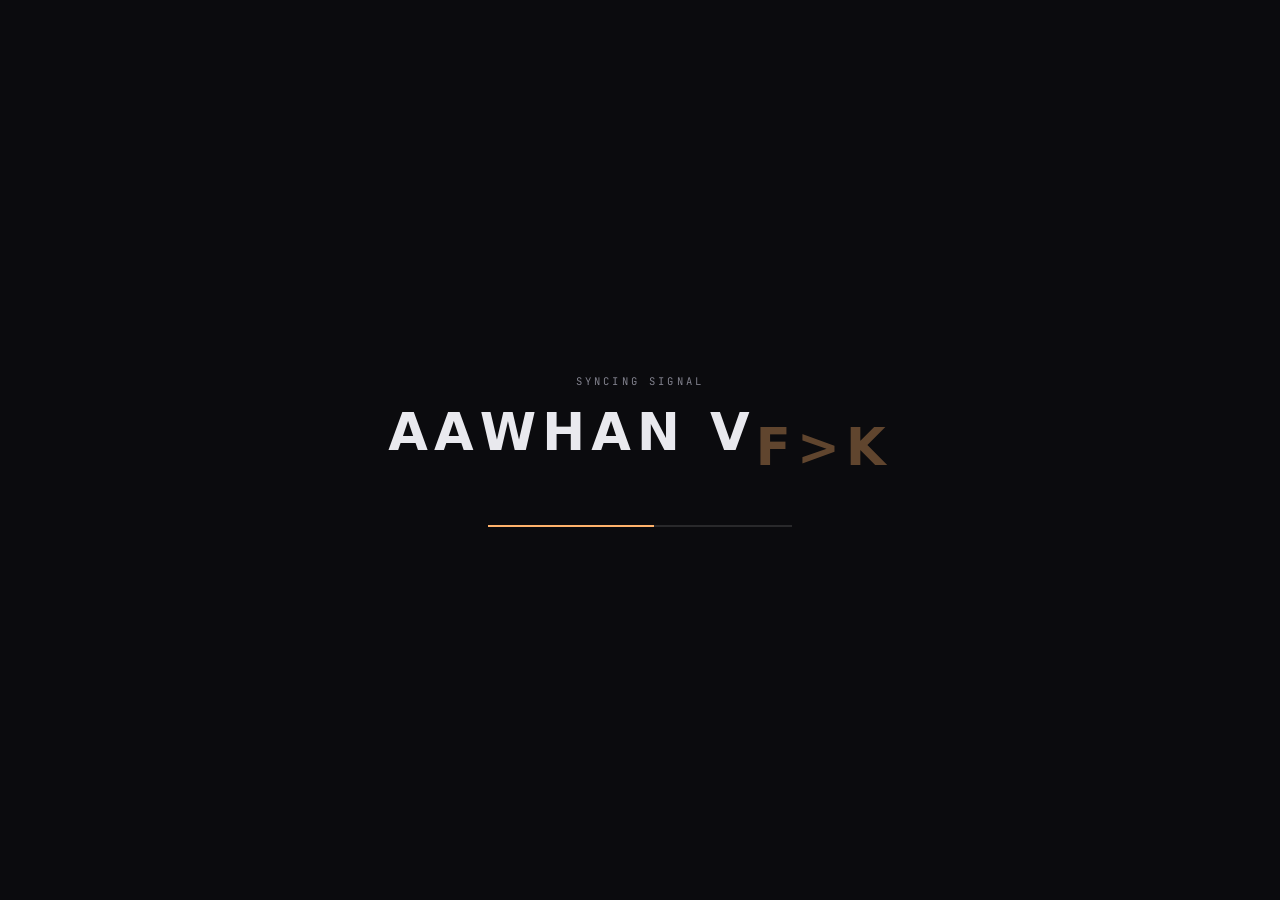
==== commit b2518a93: "feat: story arc rewrite + brief de-slop, brand-colour stack cards story.html — reframed from a proje" ====
--- a/index.html
+++ b/index.html
@@ -13,7 +13,7 @@
   <link rel="preconnect" href="https://fonts.googleapis.com">
   <link rel="preconnect" href="https://fonts.gstatic.com" crossorigin>
   <link href="https://fonts.googleapis.com/css2?family=Anton&family=Inter:wght@400;500;600;700&family=JetBrains+Mono:wght@400;500;700&family=VT323&display=swap" rel="stylesheet">
-  <link rel="stylesheet" href="assets/css/style.css?v=8">
+  <link rel="stylesheet" href="assets/css/style.css?v=9">
 </head>
 <body class="locked">
 
@@ -33,7 +33,7 @@
       <canvas id="ascii-wave" aria-hidden="true"></canvas>
       <div class="gate-content">
         <h2 class="pixel">On Stage</h2>
-        <p>the rehearsed set — for recruiters &amp; humans.</p>
+        <p>the rehearsed set — what i do &amp; what shipped.</p>
         <button class="enter mono" data-goto="brief">enter <span aria-hidden="true">→</span></button>
       </div>
     </div>
@@ -41,13 +41,13 @@
       <canvas id="disk" aria-hidden="true"></canvas>
       <div class="gate-content">
         <h2 class="pixel">Behind the Scenes</h2>
-        <p>the raw footage — how i actually build.</p>
+        <p>not the projects — the person behind them.</p>
         <button class="enter mono" data-goto="story">enter <span aria-hidden="true">→</span></button>
       </div>
     </div>
   </div>
 
-  <script src="assets/js/data.js?v=8" defer></script>
-  <script src="assets/js/main.js?v=8" defer></script>
+  <script src="assets/js/data.js?v=9" defer></script>
+  <script src="assets/js/main.js?v=9" defer></script>
 </body>
 </html>
--- a/assets/css/style.css
+++ b/assets/css/style.css
@@ -465,18 +465,43 @@
   padding: 0.28rem 0.65rem;
   display: inline-flex; align-items: center; gap: 0.4rem;
 }
-.chips img { width: 13px; height: 13px; flex: none; opacity: 0.85; }
-html.light .chips img { filter: invert(1); opacity: 0.7; }
-.matrix { border-top: 1px solid var(--line); }
+.chips img { width: 13px; height: 13px; flex: none; }
+/* logos are brand-coloured — never invert them, the colour is the point */
+html.light .chips img { filter: none; }
+/* chips with no brand mark get a neutral dot so they still read as chips */
+.chips span:not(:has(img))::before {
+  content: ""; width: 4px; height: 4px; border-radius: 50%;
+  background: var(--dim); flex: none;
+}
+.matrix {
+  display: grid; gap: 0.6rem;
+  grid-template-columns: repeat(auto-fit, minmax(198px, 1fr));
+  align-items: start;   /* cards hug their content — no dead space */
+}
 .mx-row {
-  display: grid; grid-template-columns: 200px 1fr; gap: 1.5rem;
-  padding: 1.1rem 0; border-bottom: 1px solid var(--line);
-  align-items: start;
-}
-.mx-k { font-size: 0.64rem; letter-spacing: 0.22em; text-transform: uppercase; color: var(--muted); padding-top: 0.45rem; }
-.mx-row .chips { margin: 0; }
-.mx-row .chips span { padding: 0.45rem 0.9rem; text-align: center; flex: 1 0 auto; min-width: 90px; }
-@media (max-width: 720px) { .mx-row { grid-template-columns: 1fr; gap: 0.5rem; } }
+  display: flex; flex-direction: column; gap: 0.6rem;
+  background: var(--panel); border: 1px solid var(--line);
+  border-radius: 12px; padding: 1rem 1.1rem;
+  transition: border-color 0.2s;
+}
+.mx-row:hover { border-color: rgba(255, 178, 107, 0.35); }
+.mx-k {
+  font-size: 0.62rem; letter-spacing: 0.22em; text-transform: uppercase;
+  color: var(--accent); padding-bottom: 0.55rem;
+  border-bottom: 1px solid var(--line); margin: 0;
+}
+.mx-row .chips { margin: 0; display: flex; flex-direction: column; gap: 0.4rem; }
+.mx-row .chips span {
+  display: flex; align-items: center; gap: 0.55rem;
+  padding: 0.4rem 0.55rem; width: 100%; text-align: left;
+  border: 1px solid transparent; border-radius: 7px;
+  background: rgba(255, 255, 255, 0.02);
+  transition: border-color 0.18s, background 0.18s;
+}
+.mx-row .chips span:hover { border-color: var(--line); background: rgba(255, 255, 255, 0.045); }
+.mx-row .chips img { width: 15px; height: 15px; }
+html.light .mx-row .chips span { background: rgba(0, 0, 0, 0.02); }
+html.light .mx-row .chips span:hover { background: rgba(0, 0, 0, 0.04); }
 
 /* ── work rows ───────────────────────────────────────────── */
 .rows { list-style: none; border-top: 1px solid var(--line); }
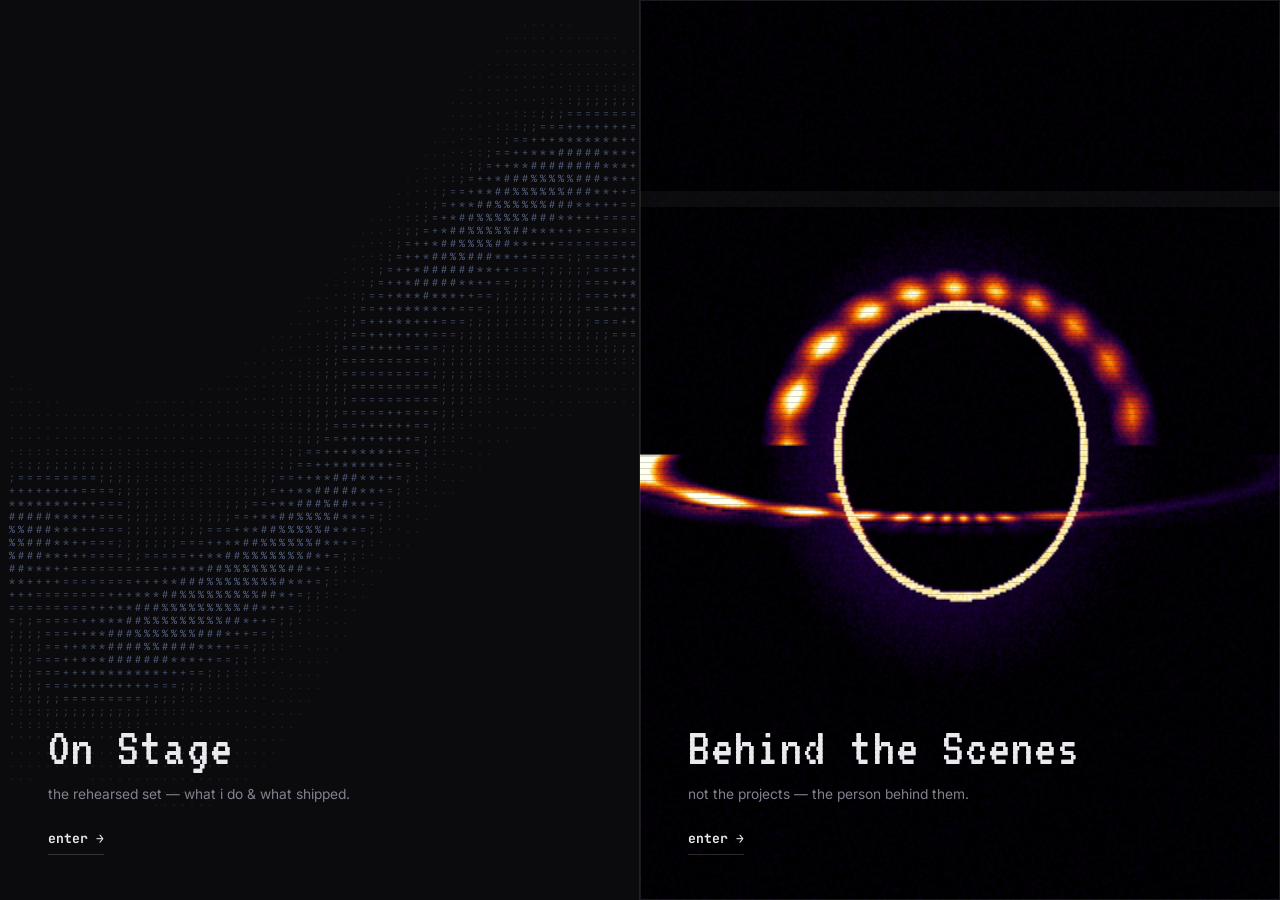
==== commit 7383e852: "Make both gate halves fully clickable; time-based boot decode - data-goto moved to .gate-half so the" ====
--- a/index.html
+++ b/index.html
@@ -13,7 +13,7 @@
   <link rel="preconnect" href="https://fonts.googleapis.com">
   <link rel="preconnect" href="https://fonts.gstatic.com" crossorigin>
   <link href="https://fonts.googleapis.com/css2?family=Anton&family=Inter:wght@400;500;600;700&family=JetBrains+Mono:wght@400;500;700&family=VT323&display=swap" rel="stylesheet">
-  <link rel="stylesheet" href="assets/css/style.css?v=9">
+  <link rel="stylesheet" href="assets/css/style.css?v=10">
 </head>
 <body class="locked">
 
@@ -29,7 +29,7 @@
 
   <!-- ── landing gate ──────────────────────────────────────── -->
   <div class="gate" id="gate">
-    <div class="gate-half gate-left">
+    <div class="gate-half gate-left" data-goto="brief" role="link" tabindex="0" aria-label="On Stage — the work">
       <canvas id="ascii-wave" aria-hidden="true"></canvas>
       <div class="gate-content">
         <h2 class="pixel">On Stage</h2>
@@ -37,7 +37,7 @@
         <button class="enter mono" data-goto="brief">enter <span aria-hidden="true">→</span></button>
       </div>
     </div>
-    <div class="gate-half gate-right">
+    <div class="gate-half gate-right" data-goto="story" role="link" tabindex="0" aria-label="Behind the Scenes — the story">
       <canvas id="disk" aria-hidden="true"></canvas>
       <div class="gate-content">
         <h2 class="pixel">Behind the Scenes</h2>
@@ -47,7 +47,7 @@
     </div>
   </div>
 
-  <script src="assets/js/data.js?v=9" defer></script>
-  <script src="assets/js/main.js?v=9" defer></script>
+  <script src="assets/js/data.js?v=10" defer></script>
+  <script src="assets/js/main.js?v=10" defer></script>
 </body>
 </html>
--- a/assets/css/style.css
+++ b/assets/css/style.css
@@ -89,6 +89,7 @@
   display: grid; place-items: center;
   background: #0b0b0e;
   color: #e9e9ee;
+  pointer-events: none;        /* never swallow a click, even mid-animation */
   transition: opacity 0.55s ease, visibility 0.55s ease;
 }
 .boot.done { opacity: 0; visibility: hidden; pointer-events: none; }
@@ -160,7 +161,27 @@
   position: relative; overflow: hidden;
   border-right: 1px solid var(--line);
   transition: transform 0.75s cubic-bezier(0.7, 0, 0.2, 1), opacity 0.6s ease;
-}
+  cursor: pointer;
+}
+/* hover/focus cue — sits above the canvas but never blocks its clicks */
+.gate-half::after {
+  content: ""; position: absolute; inset: 0; z-index: 1;
+  pointer-events: none;
+  box-shadow: inset 0 0 0 1px rgba(255, 178, 107, 0);
+  background: rgba(255, 178, 107, 0);
+  transition: box-shadow 0.28s ease, background 0.28s ease;
+}
+.gate-half:hover::after,
+.gate-half:focus-visible::after,
+.gate-half:focus-within::after {
+  box-shadow: inset 0 0 0 2px rgba(255, 178, 107, 0.65);
+  background: rgba(255, 178, 107, 0.05);
+}
+.gate-half:focus { outline: none; }
+.gate-half:hover .enter,
+.gate-half:focus-within .enter { color: var(--accent); border-color: var(--accent); gap: 0.9rem; }
+.gate-half:hover .gate-content h2,
+.gate-half:focus-within .gate-content h2 { color: #fff; }
 .gate-right { border-right: none; }
 .gate.away .gate-left { transform: translateX(-102%); }
 .gate.away .gate-right { transform: translateX(102%); }
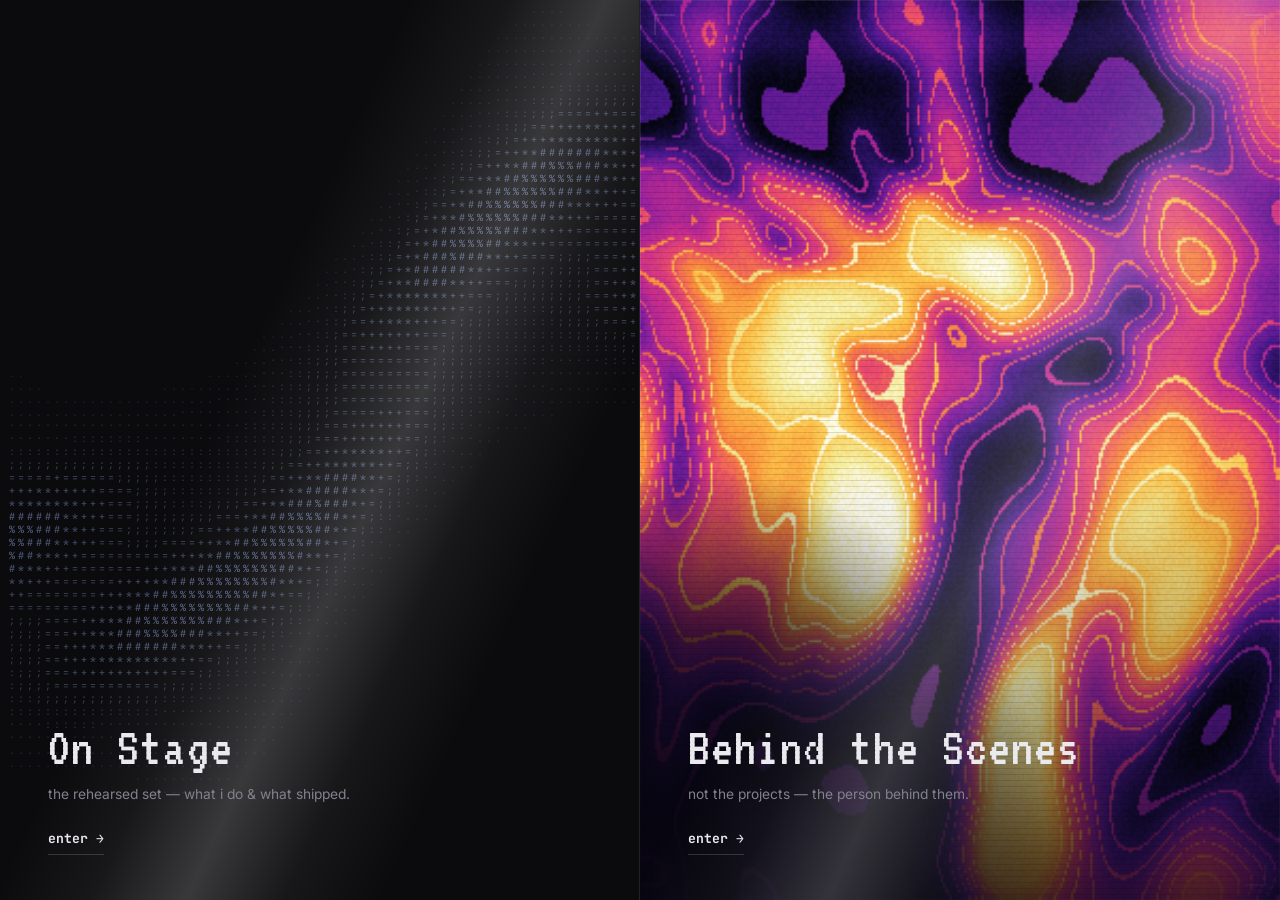
==== commit 9d7b4274: "Show portraits and tighten mobile layout across the site The On Stage portrait was hidden outright b" ====
--- a/index.html
+++ b/index.html
@@ -13,7 +13,7 @@
   <link rel="preconnect" href="https://fonts.googleapis.com">
   <link rel="preconnect" href="https://fonts.gstatic.com" crossorigin>
   <link href="https://fonts.googleapis.com/css2?family=Anton&family=Inter:wght@400;500;600;700&family=JetBrains+Mono:wght@400;500;700&family=VT323&display=swap" rel="stylesheet">
-  <link rel="stylesheet" href="assets/css/style.css?v=10">
+  <link rel="stylesheet" href="assets/css/style.css?v=13">
 </head>
 <body class="locked">
 
@@ -47,7 +47,7 @@
     </div>
   </div>
 
-  <script src="assets/js/data.js?v=10" defer></script>
-  <script src="assets/js/main.js?v=10" defer></script>
+  <script src="assets/js/data.js?v=11" defer></script>
+  <script src="assets/js/main.js?v=11" defer></script>
 </body>
 </html>
--- a/assets/css/style.css
+++ b/assets/css/style.css
@@ -163,25 +163,86 @@
   transition: transform 0.75s cubic-bezier(0.7, 0, 0.2, 1), opacity 0.6s ease;
   cursor: pointer;
 }
-/* hover/focus cue — sits above the canvas but never blocks its clicks */
+/* hover/focus cue — sits above the canvas but never blocks its clicks.
+   Two stacked jobs in one pseudo: the amber focus ring, and the specular
+   sheen that sweeps across like light on glass. The sheen rides in layer 1
+   of `background` so it can be driven purely by background-position;
+   layer 2 is the flat tint (background-color, transitioned on its own).
+   NB: only the fill value changes on hover — never touch `background`
+   shorthand here, it would reset position and kill the sweep. */
 .gate-half::after {
   content: ""; position: absolute; inset: 0; z-index: 1;
   pointer-events: none;
   box-shadow: inset 0 0 0 1px rgba(255, 178, 107, 0);
-  background: rgba(255, 178, 107, 0);
-  transition: box-shadow 0.28s ease, background 0.28s ease;
+  background-image: linear-gradient(115deg,
+    rgba(255, 255, 255, 0) 40%, rgba(255, 255, 255, 0.05) 45%,
+    rgba(255, 255, 255, 0.19) 50%, rgba(255, 255, 255, 0.05) 55%, rgba(255, 255, 255, 0) 60%);
+  background-size: 240% 100%;
+  background-position: -130% 0;
+  background-color: rgba(255, 178, 107, 0);
+  transition: box-shadow 0.28s ease, background-color 0.28s ease,
+              background-position 0.95s cubic-bezier(0.22, 0.75, 0.2, 1);
 }
 .gate-half:hover::after,
 .gate-half:focus-visible::after,
 .gate-half:focus-within::after {
   box-shadow: inset 0 0 0 2px rgba(255, 178, 107, 0.65);
-  background: rgba(255, 178, 107, 0.05);
+  background-color: rgba(255, 178, 107, 0.05);
+  background-position: 230% 0;
 }
 .gate-half:focus { outline: none; }
 .gate-half:hover .enter,
 .gate-half:focus-within .enter { color: var(--accent); border-color: var(--accent); gap: 0.9rem; }
 .gate-half:hover .gate-content h2,
 .gate-half:focus-within .gate-content h2 { color: #fff; }
+
+/* ── hover: reflect + glow ──────────────────────────────────────
+   Each half gets its own signature treatment so the two don't just
+   light up identically — left reads as a cold phosphor screen waking
+   up, right as a thermal frame blowing out to overexposure.
+   Both are hover AND focus-within: keyboard users get the same
+   affordance as the mouse, which the plain :hover rule did not. */
+.gate-half canvas {
+  transition: filter 0.45s cubic-bezier(0.4, 0, 0.2, 1),
+              transform 0.65s cubic-bezier(0.4, 0, 0.2, 1),
+              opacity 0.45s ease;
+}
+/* gentle push-in — sells the panel as a lit surface rather than a flat image */
+.gate-half:hover canvas,
+.gate-half:focus-within canvas { transform: scale(1.035); }
+
+.gate-left:hover canvas,
+.gate-left:focus-within canvas {
+  opacity: 1;
+  filter: brightness(1.12) contrast(1.1) saturate(1.5)
+          drop-shadow(0 0 14px rgba(126, 168, 255, 0.45));
+}
+.gate-right:hover canvas,
+.gate-right:focus-within canvas {
+  filter: brightness(1.02) contrast(1.16) saturate(1.7)
+          drop-shadow(0 0 18px rgba(255, 112, 62, 0.5));
+}
+
+/* inner bloom hugging the panel edge — the glow's source */
+.gate-left:hover::after,
+.gate-left:focus-within::after {
+  box-shadow: inset 0 0 0 2px rgba(163, 199, 255, 0.7),
+              inset 0 0 70px rgba(96, 142, 255, 0.16);
+}
+.gate-right:hover::after,
+.gate-right:focus-within::after {
+  box-shadow: inset 0 0 0 2px rgba(255, 186, 116, 0.7),
+              inset 0 0 76px rgba(255, 96, 48, 0.16);
+}
+
+.gate-left:hover .gate-content h2,
+.gate-left:focus-within .gate-content h2 { text-shadow: 0 0 26px rgba(126, 168, 255, 0.55); }
+.gate-right:hover .gate-content h2,
+.gate-right:focus-within .gate-content h2 { text-shadow: 0 0 26px rgba(255, 128, 64, 0.55); }
+.gate-left:hover .enter,
+.gate-left:focus-within .enter { text-shadow: 0 0 14px rgba(126, 168, 255, 0.6); }
+.gate-right:hover .enter,
+.gate-right:focus-within .enter { text-shadow: 0 0 14px rgba(255, 128, 64, 0.6); }
 .gate-right { border-right: none; }
 .gate.away .gate-left { transform: translateX(-102%); }
 .gate.away .gate-right { transform: translateX(102%); }
@@ -190,6 +251,14 @@
 .gate-left canvas { opacity: 0.9; }
 .gate-content {
   position: absolute; left: clamp(1.4rem, 4vw, 3rem); bottom: clamp(1.6rem, 5vh, 3rem); z-index: 2;
+}
+/* the right panel runs hot — a panel-wide scrim keeps the caption legible.
+   ::before specifically — ::after is already the amber hover ring on .gate-half. */
+.gate-right::before {
+  content: ""; position: absolute; inset: 0; z-index: 1; pointer-events: none;
+  background:
+    radial-gradient(78% 58% at 6% 96%, rgba(5, 4, 12, 0.9) 0%, rgba(5, 4, 12, 0.62) 45%, rgba(5, 4, 12, 0) 76%),
+    linear-gradient(to top, rgba(5, 4, 12, 0.72) 0%, rgba(5, 4, 12, 0.22) 26%, rgba(5, 4, 12, 0) 48%);
 }
 .gate-content h2 { font-size: clamp(2.2rem, 4.5vw, 3.4rem); line-height: 1; }
 .gate-content p { color: #82828e; font-size: 0.86rem; margin: 0.5rem 0 1.1rem; }
@@ -378,9 +447,17 @@
 .portrait .portrait-og { display: none; }
 html.light .portrait .portrait-og { display: block; }
 html.light .portrait .portrait-pixel { display: none; }
+
+/* Portrait column. Centred rather than flush-right once the hero stacks. */
+.hero-right { display: flex; justify-content: center; }
+
+/* Small screens: the hero grid drops to one column. The portrait used to be
+   `display: none` here — that is why it never appeared on a phone at all.
+   Now it stacks under the copy, scaled to the viewport instead of the fixed
+   340px desktop box, so it never forces a horizontal scrollbar. */
 @media (max-width: 860px) {
-  .hero { grid-template-columns: 1fr; }
-  .hero-right { display: none; }
+  .hero { grid-template-columns: 1fr; gap: 2.4rem; }
+  .hero-right .dither-box { width: min(320px, 84vw); }
 }
 
 /* ── page shell ──────────────────────────────────────────── */
@@ -523,6 +600,87 @@
 .mx-row .chips img { width: 15px; height: 15px; }
 html.light .mx-row .chips span { background: rgba(0, 0, 0, 0.02); }
 html.light .mx-row .chips span:hover { background: rgba(0, 0, 0, 0.04); }
+
+/* ── mobile polish ───────────────────────────────────────────
+   Collected in one block so the small-screen rules stay readable
+   instead of being scattered across a dozen separate queries.
+   Everything here is layout/legibility only — no visual redesign. */
+
+/* The two fixed corner controls (music pill bottom-left, theme toggle
+   bottom-right) sit on top of the content at narrow widths. Shrink the
+   label and lift the pair above the iOS home indicator. */
+@media (max-width: 640px) {
+  .bg-music, .theme-toggle {
+    bottom: calc(14px + env(safe-area-inset-bottom, 0px));
+  }
+  .theme-toggle { right: 14px; padding: 0.45rem 0.7rem; gap: 0.45rem; }
+  /* the footer already reserves room, but the pill can still cover the
+     last line of the status row on short screens */
+  .foot { padding-bottom: 5rem; }
+}
+
+/* Contact rows: the key and the value sat on one baseline with
+   space-between, which squeezed a long address like
+   vyasaawhan@gmail.com against the label on a 320–390px screen.
+   Stack them instead. */
+@media (max-width: 560px) {
+  .ch {
+    flex-direction: column; align-items: flex-start;
+    gap: 0.3rem; padding: 0.7rem 0.9rem;
+  }
+  .ch a, .ch-v { font-size: 0.8rem; word-break: break-word; }
+}
+
+/* LinkedIn one-liners: same problem — a fixed-width date column plus a
+   long title left too little room for the title. Stack the date above. */
+@media (max-width: 560px) {
+  .siglist li {
+    flex-direction: column; gap: 0.25rem;
+    padding: 0.6rem 0.4rem;
+  }
+  .s-date { min-width: 0; }
+}
+
+/* The hero copy starts under a fixed "← the gate" pill. On short phones
+   the clamp() minimum (4rem) leaves the eyebrow tucked too close to it. */
+@media (max-width: 640px) {
+  .hero { padding-top: 4.6rem; }
+  .hero-name { font-size: clamp(2.4rem, 12vw, 3.4rem); }
+  .hero-lede { font-size: 0.95rem; }
+}
+
+/* Experience timeline: the left rail + dot eats width and the date on
+   the same line forces a wrap. Let the date drop to its own line. */
+@media (max-width: 560px) {
+  .xp { padding-left: 1.2rem; margin-bottom: 1.3rem; }
+  .xp-head { flex-direction: column; align-items: flex-start; gap: 0.2rem; }
+  .xp-sum, .xp-list li { font-size: 0.87rem; }
+}
+
+/* Story chapters: 4rem block padding plus a 100vh min-height made each
+   chapter mostly empty space on a phone. Trim both. */
+@media (max-width: 640px) {
+  .chapter { min-height: auto; padding: 3rem 1.3rem; }
+  .ch-big.pixel-face { font-size: clamp(2.1rem, 11vw, 3rem); }
+  .ch-big { font-size: clamp(1.7rem, 8.5vw, 2.4rem); }
+  .ch-p { font-size: 0.92rem; }
+}
+
+/* Narrow screens: the desktop card stacks every chip as a full-width row,
+   which in a single mobile column turns each card into a tall sparse list
+   with large dead gaps. Drop to two columns and let the chips wrap inline
+   instead, so the block stays compact and scannable. */
+@media (max-width: 640px) {
+  .matrix {
+    grid-template-columns: repeat(2, minmax(0, 1fr));
+    gap: 0.5rem;
+    align-items: stretch;   /* paired cards share a baseline, not ragged bottoms */
+  }
+  .mx-row { padding: 0.8rem 0.85rem; gap: 0.5rem; }
+  .mx-row .chips { flex-direction: row; flex-wrap: wrap; gap: 0.35rem; align-content: flex-start; }
+  .mx-row .chips span { width: auto; padding: 0.3rem 0.5rem; gap: 0.4rem; }
+  .mx-row .chips img { width: 13px; height: 13px; }
+}
 
 /* ── work rows ───────────────────────────────────────────── */
 .rows { list-style: none; border-top: 1px solid var(--line); }
@@ -735,6 +893,12 @@
 @media (prefers-reduced-motion: reduce) {
   html { scroll-behavior: auto; }
   .gate-half, .tv, .chapter, .theme-toggle, .boot { transition: none; }
+  /* gate hover glow: keep the tint/filter (static colour, no motion) but
+     drop the specular sweep and the push-in — both are large-area motion. */
+  .gate-half::after, .gate-half canvas { transition: none; }
+  .gate-half::after { background-position: 50% 0; }
+  .gate-half:hover::after, .gate-half:focus-within::after { background-position: 50% 0; }
+  .gate-half:hover canvas, .gate-half:focus-within canvas { transform: none; }
   .boot::after { animation: none; display: none; }
   .boot-name span, .boot-role { transition: none; opacity: 1; transform: none; }
   .row.open .row-detail { animation: none; }
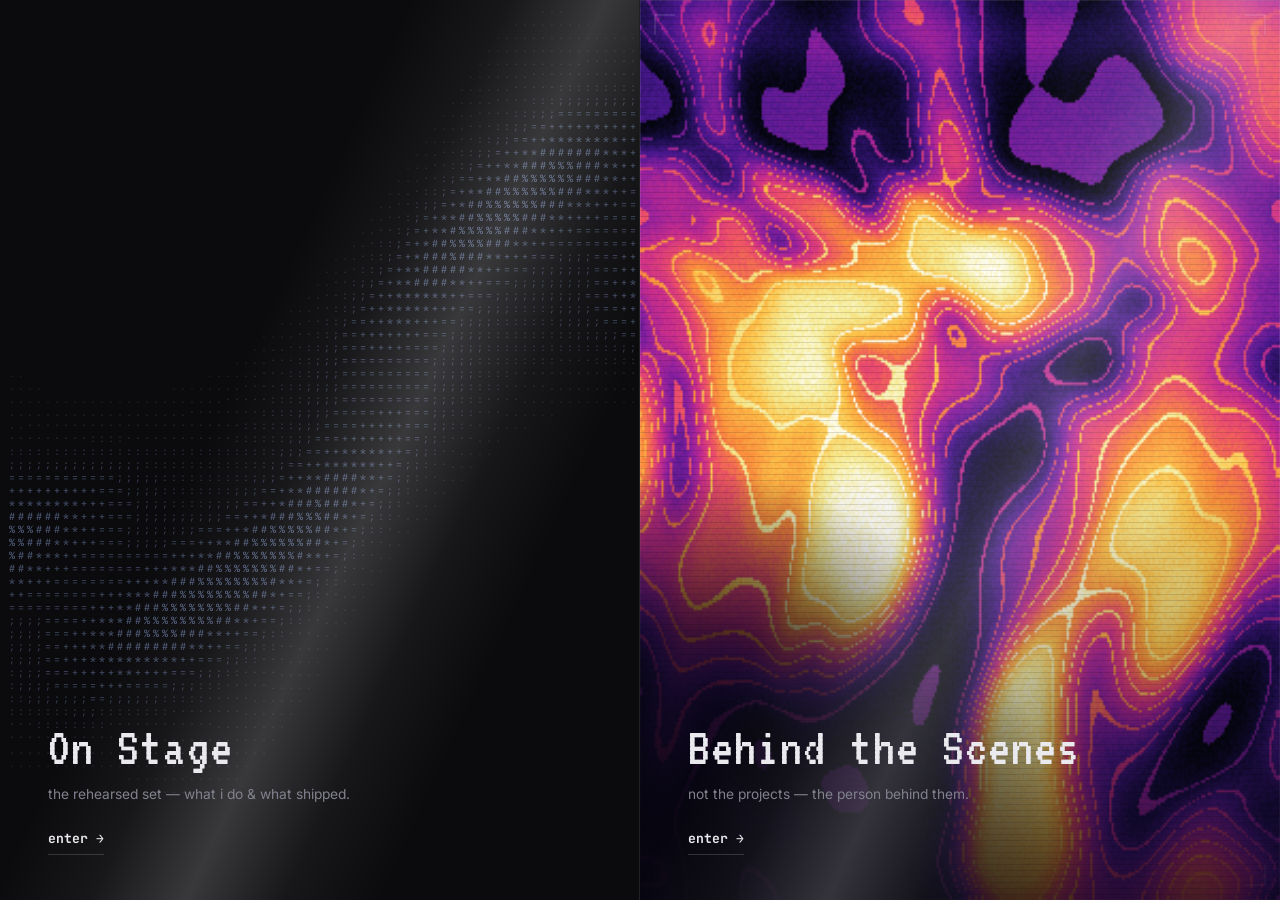
==== commit 25642ab5: "Rewrite the story page: seven distinct sections, seven distinct scenes The page reused backgrounds. " ====
--- a/index.html
+++ b/index.html
@@ -13,7 +13,7 @@
   <link rel="preconnect" href="https://fonts.googleapis.com">
   <link rel="preconnect" href="https://fonts.gstatic.com" crossorigin>
   <link href="https://fonts.googleapis.com/css2?family=Anton&family=Inter:wght@400;500;600;700&family=JetBrains+Mono:wght@400;500;700&family=VT323&display=swap" rel="stylesheet">
-  <link rel="stylesheet" href="assets/css/style.css?v=13">
+  <link rel="stylesheet" href="assets/css/style.css?v=14">
 </head>
 <body class="locked">
 
@@ -47,7 +47,7 @@
     </div>
   </div>
 
-  <script src="assets/js/data.js?v=11" defer></script>
-  <script src="assets/js/main.js?v=11" defer></script>
+  <script src="assets/js/data.js?v=12" defer></script>
+  <script src="assets/js/main.js?v=12" defer></script>
 </body>
 </html>
--- a/assets/css/style.css
+++ b/assets/css/style.css
@@ -842,6 +842,14 @@
 }
 .chapter.on { opacity: 1; transform: none; }
 .ch-k { font-size: 0.7rem; letter-spacing: 0.3em; text-transform: uppercase; color: var(--accent); margin-bottom: 1rem; }
+
+/* every section gets its own hue so it reads as its own place.
+   --hue is set per chapter via data-hue in story.html.               */
+.chapter { --hue: 32; }
+.chapter .ch-k { color: hsl(var(--hue) 85% 68%); }
+.chapter .ch-big em { color: hsl(var(--hue) 90% 66%); }
+.chapter .ch-link { color: hsl(var(--hue) 85% 68%); }
+.chapter .ch-link:hover { color: hsl(var(--hue) 95% 76%); }
 .ch-big {
   font-family: var(--display); font-weight: 400;
   font-size: clamp(2rem, 5vw, 3.6rem); line-height: 1.06;
@@ -856,6 +864,11 @@
 }
 .ch-p { color: var(--soft); max-width: 52ch; margin: 1.2rem auto 0; font-size: 0.98rem; line-height: 1.7; text-shadow: 0 1px 12px rgba(0,0,0,0.8); }
 .ch-p b { color: var(--accent); }
+/* the story canvas gets brighter in a few scenes, so the copy needs a
+   stronger scrim than the flat pages use to stay readable over it.   */
+.tour .ch-big { text-shadow: 0 2px 34px rgba(0,0,0,0.92), 0 0 80px rgba(0,0,0,0.7); }
+.tour .ch-p { text-shadow: 0 1px 16px rgba(0,0,0,0.95), 0 0 46px rgba(0,0,0,0.8); }
+.tour .ch-k { text-shadow: 0 1px 12px rgba(0,0,0,0.95); }
 .ch-link { color: var(--accent); }
 .ch-steps { color: var(--text); letter-spacing: 0.08em; }
 .ch-steps b { color: var(--accent); }
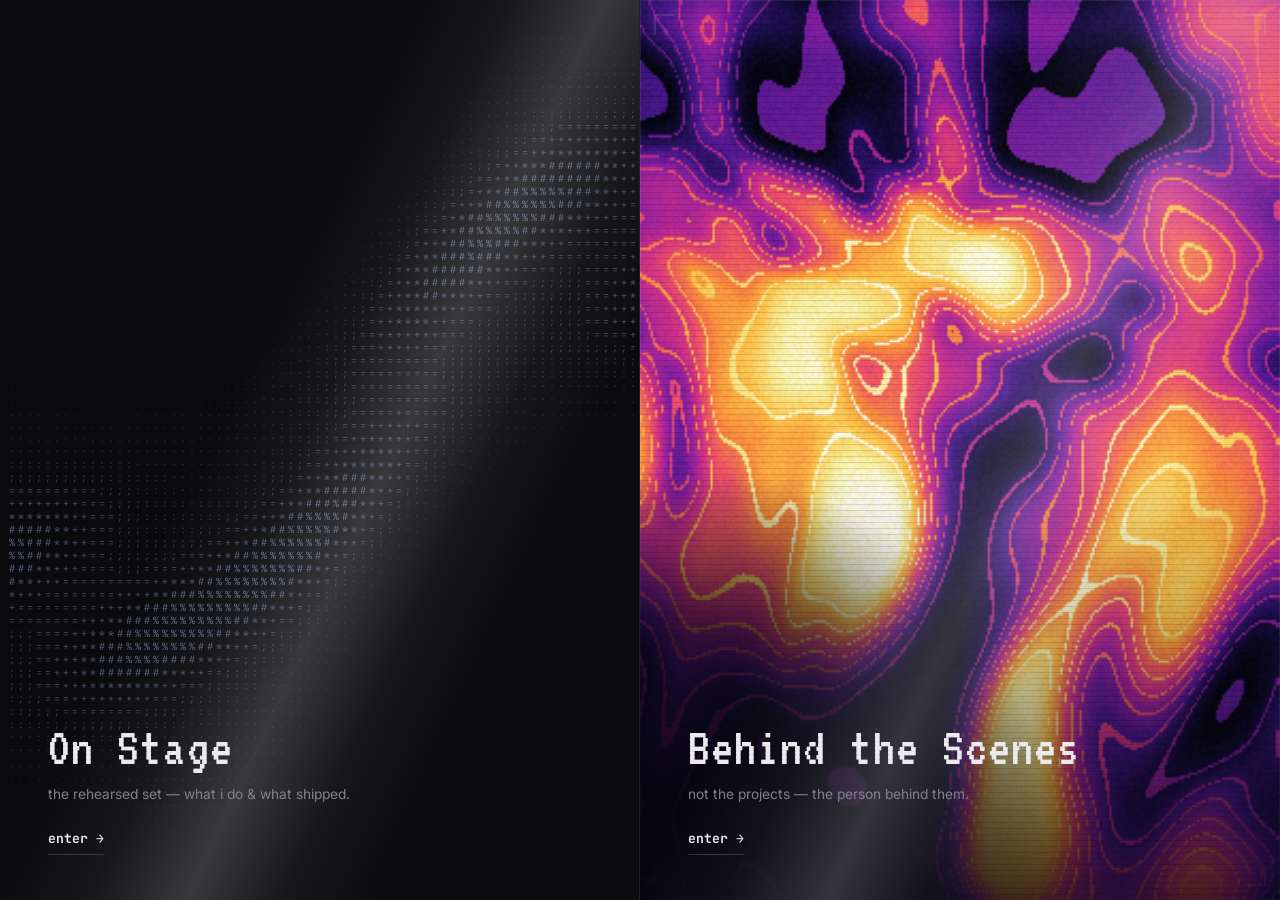
==== commit 5dc06373: "Build out the archive collage, drop ch06, tighten the ch07 handoff Collage is now four real-image ca" ====
--- a/index.html
+++ b/index.html
@@ -13,7 +13,7 @@
   <link rel="preconnect" href="https://fonts.googleapis.com">
   <link rel="preconnect" href="https://fonts.gstatic.com" crossorigin>
   <link href="https://fonts.googleapis.com/css2?family=Anton&family=Inter:wght@400;500;600;700&family=JetBrains+Mono:wght@400;500;700&family=VT323&display=swap" rel="stylesheet">
-  <link rel="stylesheet" href="assets/css/style.css?v=14">
+  <link rel="stylesheet" href="assets/css/style.css?v=16">
 </head>
 <body class="locked">
 
--- a/assets/css/style.css
+++ b/assets/css/style.css
@@ -11,8 +11,11 @@
   --soft: #b6b6c2;
   --muted: #82828e;
   --dim: #55555f;
-  --accent: #ffb26b;
+  --accent: #ffb26b;      /* fills: borders, backgrounds, hovers */
+  --accent-ink: #ffb26b; /* text: labels, links, emphasis — tuned so
+                            small type still clears AA on the bg */
   --accent-soft: rgba(255, 178, 107, 0.14);
+  --on-accent: #14100b;   /* text placed on an accent fill */
   --blue: #8fb0e8;
   --green: #4ade80;
   --mono: "JetBrains Mono", ui-monospace, monospace;
@@ -54,8 +57,11 @@
   --soft: #3e3e46;
   --muted: #6b6b73;
   --dim: #97979f;
-  --accent: #c76a1d;
+  --accent: #c76a1d;      /* fills */
+  --accent-ink: #a8560f;  /* text — #c76a1d only reaches 3.4:1 on
+                            #f2f1ec, which fails AA at label sizes */
   --accent-soft: rgba(199, 106, 29, 0.12);
+  --on-accent: #ffffff;
   --green: #15803d;
 }
 
@@ -69,7 +75,7 @@
   transition: background 0.35s ease, color 0.35s ease;
 }
 body.locked { overflow: hidden; }
-::selection { background: var(--accent); color: #14100b; }
+::selection { background: var(--accent); color: var(--on-accent); }
 a { color: inherit; text-decoration: none; }
 b, strong { font-weight: 600; }
 .mono { font-family: var(--mono); }
@@ -192,7 +198,7 @@
 }
 .gate-half:focus { outline: none; }
 .gate-half:hover .enter,
-.gate-half:focus-within .enter { color: var(--accent); border-color: var(--accent); gap: 0.9rem; }
+.gate-half:focus-within .enter { color: var(--accent-ink); border-color: var(--accent); gap: 0.9rem; }
 .gate-half:hover .gate-content h2,
 .gate-half:focus-within .gate-content h2 { color: #fff; }
 
@@ -269,7 +275,7 @@
   padding: 0.45rem 0; border-bottom: 1px solid rgba(255, 255, 255, 0.16);
   transition: color 0.2s, border-color 0.2s, gap 0.2s;
 }
-.enter:hover { color: var(--accent); border-color: var(--accent); gap: 0.9rem; }
+.enter:hover { color: var(--accent-ink); border-color: var(--accent); gap: 0.9rem; }
 
 @media (max-width: 760px) {
   .gate { grid-template-columns: 1fr; grid-template-rows: 1fr 1fr; }
@@ -288,7 +294,7 @@
   text-transform: uppercase; cursor: pointer;
   transition: color 0.2s, border-color 0.2s;
 }
-.theme-toggle:hover { color: var(--accent); border-color: var(--accent); }
+.theme-toggle:hover { color: var(--accent-ink); border-color: var(--accent); }
 .tt-sw {
   width: 26px; height: 14px; border-radius: 999px;
   background: linear-gradient(90deg, var(--accent) 50%, var(--dim) 50%);
@@ -310,7 +316,7 @@
   letter-spacing: 0.02em;
   color: var(--text);
 }
-.px-accent { color: var(--accent); }
+.px-accent { color: var(--accent-ink); }
 
 /* ── background music toggle ─────────────────────────────── */
 .bg-music {
@@ -328,7 +334,7 @@
   font: inherit; letter-spacing: inherit; text-transform: inherit;
   transition: color 0.2s;
 }
-.bm-btn:hover { color: var(--accent); }
+.bm-btn:hover { color: var(--accent-ink); }
 .bm-eq { display: inline-flex; align-items: flex-end; gap: 2px; height: 12px; flex: none; }
 .bm-eq i {
   width: 2px; height: 12px; background: var(--accent);
@@ -344,7 +350,7 @@
   padding: 0.5rem 1rem 0.5rem 0.55rem; color: var(--dim);
   border-left: 1px solid var(--line); transition: color 0.2s;
 }
-.bm-link:hover { color: var(--accent); }
+.bm-link:hover { color: var(--accent-ink); }
 .bg-music .bm-btn:last-child { padding-right: 1rem; }
 #sc-widget { position: fixed; width: 1px; height: 1px; left: -9999px; top: -9999px; border: 0; }
 @media (max-width: 640px) { #bm-label { display: none; } }
@@ -353,21 +359,63 @@
 .reveal { opacity: 0; transform: translateY(22px); transition: opacity 0.7s ease, transform 0.7s ease; }
 .reveal.in { opacity: 1; transform: none; }
 
-/* ── side rail ───────────────────────────────────────────── */
+/* ── side rail ───────────────────────────────────────────────
+   Structure follows harshdayal.dev/minimal: one fixed vertical
+   nav, items in document order, each an icon button that reveals
+   its label in a tooltip to the right on hover/focus. The item
+   for the section you are reading lights up in that section's hue. */
 .rail {
   position: fixed; left: 14px; top: 50%; transform: translateY(-50%);
   z-index: 50; display: flex; flex-direction: column; gap: 2px;
   background: rgba(19, 19, 24, 0.85); backdrop-filter: blur(8px);
   border: 1px solid var(--line); border-radius: 12px; padding: 6px;
 }
-.rail a, .rail button {
-  width: 34px; height: 34px; border-radius: 8px;
+html.light .rail { background: rgba(251, 250, 246, 0.88); }
+@media (min-width: 1101px) {
+  /* Sit against the content column rather than the viewport edge, so the
+     rail lines up with the page instead of floating off on its own.
+     570px = half the 1140px wrap. */
+  .rail { left: max(14px, calc(50% - 570px + 14px)); }
+}
+.rail a {
+  position: relative;
+  width: 36px; height: 36px; border-radius: 8px;
   display: grid; place-content: center;
   color: var(--muted); background: none; border: none; cursor: pointer;
   transition: color 0.15s, background 0.15s;
 }
-.rail a:hover, .rail button:hover { color: var(--accent); background: var(--accent-soft); }
-@media (max-width: 980px) { .rail { display: none; } }
+.rail a:hover, .rail a:focus-visible { color: var(--accent-ink); background: var(--accent-soft); }
+.rail a:focus-visible { outline: 2px solid var(--accent); outline-offset: 1px; }
+/* active section — same accent as everything else, plus a tick */
+.rail a.on { color: var(--accent-ink); background: var(--accent-soft); }
+.rail a.on::after {
+  content: ""; position: absolute; left: -6px; top: 50%;
+  width: 2px; height: 16px; border-radius: 2px;
+  transform: translateY(-50%);
+  background: var(--accent);
+}
+/* label tooltip, sitting to the right of the button */
+.rail-tip {
+  position: absolute; left: calc(100% + 10px); top: 50%;
+  transform: translateY(-50%) translateX(-4px);
+  white-space: nowrap; pointer-events: none;
+  font-family: var(--mono); font-size: 0.6rem;
+  letter-spacing: 0.18em; text-transform: uppercase;
+  color: var(--text); background: var(--panel);
+  border: 1px solid var(--line); border-radius: 6px;
+  padding: 0.28rem 0.5rem;
+  opacity: 0; transition: opacity 0.15s, transform 0.15s;
+}
+.rail a:hover .rail-tip, .rail a:focus-visible .rail-tip {
+  opacity: 1; transform: translateY(-50%) translateX(0);
+}
+/* the gate sits last, visually separated from the section list */
+.rail-sep { height: 1px; background: var(--line); margin: 5px 6px; }
+@media (max-width: 1100px) {
+  /* the rail would overlap the content before the page reserved room
+     for it, so it steps aside instead of squeezing the layout */
+  .rail { display: none; }
+}
 
 /* ── hero (the brief) ────────────────────────────────────── */
 .hero {
@@ -417,12 +465,12 @@
   font-size: 0.76rem; letter-spacing: 0.12em; text-transform: uppercase;
   color: var(--text); transition: border-color 0.2s, color 0.2s;
 }
-.btn-line:hover { border-color: var(--accent); color: var(--accent); }
+.btn-line:hover { border-color: var(--accent); color: var(--accent-ink); }
 .cta-link {
   font-size: 0.76rem; letter-spacing: 0.1em; text-transform: uppercase;
   color: var(--muted); transition: color 0.2s;
 }
-.cta-link:hover { color: var(--accent); }
+.cta-link:hover { color: var(--accent-ink); }
 
 .dither-box {
   background: #050507; border: 1px solid var(--line);
@@ -465,6 +513,38 @@
   max-width: 1140px; margin: 0 auto;
   padding: 0 clamp(1.2rem, 4vw, 2.4rem) 2rem;
 }
+/* the side rail lives in the left gutter, so the content column
+   stays clear of it instead of the rail floating over the text */
+@media (min-width: 1101px) {
+  .wrap, .hero, .foot { padding-left: 4.6rem; }
+  /* One spine for the whole page instead of a rule per section. Drawn on
+     .wrap so it runs unbroken through the gaps between sections — the
+     section numbers then read as markers on a timeline rather than seven
+     unrelated fragments. */
+  .wrap { position: relative; }
+  /* The spine sits exactly on the content column's left edge — i.e. at the
+     same offset as the wrap's own padding — so section padding measures
+     inward from it rather than drifting into the rail's reserved gutter. */
+  .wrap::before {
+    content: ""; position: absolute; left: 4.6rem; top: 0.4rem; bottom: 1rem;
+    width: 1px; background: var(--line);
+  }
+}
+/* ── type scale ────────────────────────────────────────────────
+   One ladder for the whole brief page. Hierarchy is size + weight,
+   never colour — the accent is reserved for labels and emphasis.
+     --fs-k     tiny caps   section label, card key, meta
+     --fs-meta  small mono  dates, chips, column headings
+     --fs-body  prose       paragraphs, list items
+     --fs-head  display     .statement, .post-t — the largest
+                             element inside any section
+     --fs-hero  display     the name in the hero only            */
+.brief {
+  --fs-k: 0.7rem;
+  --fs-meta: 0.68rem;
+  --fs-body: 0.95rem;
+  --fs-head: clamp(1.4rem, 2.6vw, 1.9rem);
+}
 .sec-label {
   font-size: 0.7rem; font-weight: 700; letter-spacing: 0.24em;
   text-transform: uppercase; color: var(--soft);
@@ -475,6 +555,64 @@
 .sec-label span { color: var(--dim); font-weight: 400; letter-spacing: 0; text-transform: none; }
 section { margin-bottom: 4.5rem; }
 
+/* ── section structure ───────────────────────────────────────
+   One accent for the whole page (--accent). No per-section colour,
+   no tinted panels, no gradient washes — hierarchy comes from
+   scale and weight instead, so the page reads the same in both
+   themes. Sections differ only by their index number and label.
+
+   The vertical rule is the single .wrap spine (see page shell), not
+   one per section, so the page reads as one continuous document. */
+.brief-section { position: relative; }
+@media (min-width: 1101px) {
+  /* content clears the spine, leaving a band for the index number */
+  .brief-section { padding-left: 3.4rem; }
+}
+/* index number sits in the band between the spine and the content, so it
+   reads as a marker on the timeline rather than a floating label.
+   --muted, not --dim: --dim is too faint on the light background. */
+.brief-section .sec-num {
+  position: absolute; top: 0.06rem;
+  font-family: var(--mono); font-size: 0.62rem; letter-spacing: 0.06em;
+  color: var(--muted); text-align: right;
+}
+@media (min-width: 1101px) {
+  .brief-section .sec-num { left: 0.55rem; width: 1.9rem; }
+}
+.brief-section .sec-label { color: var(--accent-ink); }
+
+/* everything below reuses the page's own tokens — no section overrides.
+   Hierarchy comes from type scale: label (accent, tiny caps) → heading
+   (largest element) → body (muted) → meta (dim).                    */
+.brief-section .statement em,
+.brief-section .xp-list li::before,
+.brief-section .hl-k,
+.brief-section .xp-list a:hover,
+.brief-section .highlights .hl-a:hover,
+.brief-section .row-detail p b,
+.brief-section .siglist a:hover,
+.brief-section .ch-k,
+.brief-section .more a:hover { color: var(--accent-ink); }
+.brief-section .row:hover,
+.brief-section .mx-row:hover,
+.brief-section .pillar:hover { border-color: var(--accent); }
+.brief-section .row-head:hover {
+  background: var(--accent-soft);
+  box-shadow: inset 2px 0 0 var(--accent);
+}
+.brief-section .r-go:hover {
+  background: var(--accent); border-color: var(--accent); color: var(--on-accent);
+}
+.brief-section .post:hover { border-color: var(--accent); }
+
+/* Every section keeps the same gutter now, including experience — its own
+   timeline simply sits indented inside the page spine rather than
+   replacing it, so nothing sticks out to the left of its neighbours. */
+@media (max-width: 1100px) {
+  /* no spine below this width, so the gutter collapses entirely */
+  .brief-section .sec-num { display: none; }
+}
+
 /* ── pillars ─────────────────────────────────────────────── */
 .pillars {
   display: grid; grid-template-columns: repeat(3, 1fr); gap: 1rem;
@@ -486,7 +624,7 @@
   transition: border-color 0.2s, transform 0.2s;
 }
 .pillar:hover { border-color: rgba(255, 178, 107, 0.5); transform: translateY(-3px); }
-.p-k { font-size: 0.64rem; letter-spacing: 0.22em; text-transform: uppercase; color: var(--accent); }
+.p-k { font-size: 0.64rem; letter-spacing: 0.22em; text-transform: uppercase; color: var(--accent-ink); }
 .p-t { font-weight: 700; font-size: 1.02rem; margin: 0.5rem 0 0.3rem; }
 .p-d { color: var(--muted); font-size: 0.84rem; }
 @media (max-width: 860px) { .pillars { grid-template-columns: 1fr; } }
@@ -497,10 +635,10 @@
 }
 .statement {
   font-family: var(--display); font-weight: 400; text-transform: none;
-  font-size: clamp(1.4rem, 2.6vw, 1.9rem); line-height: 1.25;
+  font-size: var(--fs-head); line-height: 1.25;
   letter-spacing: 0.01em; margin-bottom: 1.2rem;
 }
-.statement em { color: var(--accent); font-style: normal; }
+.statement em { color: var(--accent-ink); font-style: normal; }
 .about-grid > div > p { color: var(--muted); line-height: 1.75; margin-bottom: 1rem; font-size: 0.95rem; }
 .about-grid > div > p em { color: var(--text); }
 .highlights {
@@ -513,11 +651,11 @@
 .hl-k { font-size: 0.62rem; letter-spacing: 0.22em; text-transform: uppercase; color: var(--dim); }
 .hl-v { font-size: 0.9rem; color: var(--text); margin-top: 0.25rem; line-height: 1.5; }
 .hl-a { text-decoration: underline; text-decoration-color: var(--line); }
-.hl-a:hover { color: var(--accent); }
+.hl-a:hover { color: var(--accent-ink); }
 
 /* releases list — as aawhan */
 .releases { margin-top: 2.4rem; }
-.releases > .hl-k { color: var(--accent); }
+.releases > .hl-k { color: var(--accent-ink); }
 .rel-list { list-style: none; border-top: 1px solid var(--line); margin-top: 0.9rem; }
 .rel-list li { border-bottom: 1px solid var(--line); }
 .rel-list a {
@@ -526,8 +664,8 @@
   transition: color 0.2s, padding-left 0.2s;
 }
 .rel-list a span { color: var(--muted); font-size: 0.68rem; }
-.rel-list a:hover { color: var(--accent); padding-left: 0.7rem; }
-.rel-list a:hover span { color: var(--accent); }
+.rel-list a:hover { color: var(--accent-ink); padding-left: 0.7rem; }
+.rel-list a:hover span { color: var(--accent-ink); }
 @media (max-width: 860px) { .about-grid { grid-template-columns: 1fr; } }
 
 /* ── experience ──────────────────────────────────────────── */
@@ -551,9 +689,9 @@
   color: var(--muted); font-size: 0.9rem; line-height: 1.6;
   padding-left: 1.1rem; position: relative; margin-bottom: 0.4rem;
 }
-.xp-list li::before { content: "·"; position: absolute; left: 0.2rem; color: var(--accent); }
+.xp-list li::before { content: "·"; position: absolute; left: 0.2rem; color: var(--accent-ink); }
 .xp-list a { text-decoration: underline; text-decoration-color: var(--line); }
-.xp-list a:hover { color: var(--accent); }
+.xp-list a:hover { color: var(--accent-ink); }
 
 /* ── chips & matrix ──────────────────────────────────────── */
 .chips { display: flex; flex-wrap: wrap; gap: 0.45rem; margin-top: 0.8rem; }
@@ -571,21 +709,27 @@
   content: ""; width: 4px; height: 4px; border-radius: 50%;
   background: var(--dim); flex: none;
 }
+/* Multi-column, not grid. With five unevenly-filled cards a grid wraps
+   4 + 1 and strands "cloud & infra" alone under a hole; stretching the
+   first row instead leaves big dead bottoms under the short cards.
+   Columns flow and balance by height, so the block reads as one solid
+   mass with no orphan and no empty space. */
 .matrix {
-  display: grid; gap: 0.6rem;
-  grid-template-columns: repeat(auto-fit, minmax(198px, 1fr));
-  align-items: start;   /* cards hug their content — no dead space */
+  columns: 3 210px;
+  column-gap: 0.6rem;
 }
 .mx-row {
   display: flex; flex-direction: column; gap: 0.6rem;
   background: var(--panel); border: 1px solid var(--line);
   border-radius: 12px; padding: 1rem 1.1rem;
   transition: border-color 0.2s;
+  break-inside: avoid;      /* never split a card across two columns */
+  margin: 0 0 0.6rem;
 }
 .mx-row:hover { border-color: rgba(255, 178, 107, 0.35); }
 .mx-k {
   font-size: 0.62rem; letter-spacing: 0.22em; text-transform: uppercase;
-  color: var(--accent); padding-bottom: 0.55rem;
+  color: var(--accent-ink); padding-bottom: 0.55rem;
   border-bottom: 1px solid var(--line); margin: 0;
 }
 .mx-row .chips { margin: 0; display: flex; flex-direction: column; gap: 0.4rem; }
@@ -703,19 +847,69 @@
   width: 22px; height: 22px; line-height: 20px; text-align: center;
   font-size: 0.7rem; align-self: center; transition: all 0.15s;
 }
-.r-go:hover { background: var(--accent); color: #14100b; border-color: var(--accent); }
+.r-go:hover { background: var(--accent); color: var(--on-accent); border-color: var(--accent); }
 .row-detail { display: none; }
 .row.open .row-detail { display: block; animation: open 0.22s ease; }
 @keyframes open { from { opacity: 0; transform: translateY(-3px); } }
-.row-detail p {
+
+/* ── expanded row: description | stack | visual ────────────────
+   The stack sits beside the prose instead of under it, so a row
+   reads left-to-right: what it is, what it is built on, what it
+   looks like. Collapses to one column on narrow screens.           */
+.r-grid {
+  display: grid; gap: 1.6rem; align-items: start;
+  grid-template-columns: minmax(0, 1fr) 210px 236px;
+  padding: 0.1rem 0.3rem 1.1rem 11.05rem;
+}
+.r-col { min-width: 0; }
+.r-col--desc p {
   font-size: 0.9rem; line-height: 1.6; color: var(--muted);
-  max-width: 60ch; padding: 0.1rem 0.3rem 0.35rem 11.05rem;
-}
-.row-detail p b { color: var(--accent); }
-.r-stack { font-size: 0.66rem; color: var(--dim); padding: 0 0.3rem 0.7rem 11.05rem; }
+  max-width: 54ch;
+}
+.r-col--desc p b { color: var(--accent-ink); }
+/* column heading, same small-caps voice as the section labels */
+.r-col-k {
+  font-size: 0.58rem; letter-spacing: 0.22em; text-transform: uppercase;
+  color: var(--dim); margin-bottom: 0.55rem;
+}
+/* the stack chips read as a vertical list here, not a wrapped row */
+.r-col--stack .chips {
+  flex-direction: column; align-items: flex-start;
+  gap: 0.34rem; margin-top: 0;
+}
+.r-col--stack .chips span { padding: 0.24rem 0.55rem; }
+/* the repo card: github's own social preview, framed as a plate */
+.r-visual {
+  display: block; border: 1px solid var(--line);
+  border-radius: 10px; overflow: hidden; background: var(--panel);
+  transition: border-color 0.2s, transform 0.2s;
+}
+.r-visual:hover { border-color: var(--accent); transform: translateY(-2px); }
+.r-visual img { display: block; width: 100%; height: auto; }
+.brief-section .r-visual:hover { border-color: var(--accent); }
+/* merged-PR rows have no repo of their own — show the receipt itself */
+.r-receipt {
+  border: 1px solid var(--line); border-left: 2px solid var(--green);
+  border-radius: 10px; background: var(--panel); padding: 0.8rem 0.9rem;
+}
+.brief-section .r-receipt { border-left-color: var(--green); }
+.r-receipt .r-col-k { color: var(--green); margin-bottom: 0.45rem; }
+.r-receipt-v { font-size: 0.82rem; color: var(--text); line-height: 1.45; }
+.r-receipt-n { font-size: 0.62rem; color: var(--dim); margin-top: 0.35rem; }
+
+@media (max-width: 1240px) {
+  /* drop the visual column first — the prose and stack carry meaning */
+  .r-grid { grid-template-columns: minmax(0, 1fr) 210px; }
+  .r-col--visual { display: none; }
+}
+@media (max-width: 860px) {
+  .r-grid { grid-template-columns: 1fr; padding: 0.1rem 0.3rem 1rem; gap: 1.1rem; }
+  .r-col--stack .chips { flex-direction: row; flex-wrap: wrap; }
+  .row-detail p, .row-detail .r-col--desc p { padding-left: 0; max-width: none; }
+}
 .more { padding: 0.7rem 0.4rem 0; font-size: 0.74rem; }
 .more a { color: var(--muted); }
-.more a:hover { color: var(--accent); }
+.more a:hover { color: var(--accent-ink); }
 @media (max-width: 640px) {
   .row-head { grid-template-columns: 1fr auto; grid-template-areas: "name go" "desc desc" "star star"; row-gap: 0.15rem; }
   .r-idx { display: none; }
@@ -726,6 +920,58 @@
   .row-detail p, .r-stack { padding-left: 0.4rem; }
 }
 
+/* ── writing · medium posts ──────────────────────────────────
+   Deliberately the loudest block on the page: the headline is set
+   in the display face at a size the other sections never reach,
+   because a post is the one artefact here that exists outside this
+   repo. Everything under it stays small so the title leads.        */
+.posts { list-style: none; display: grid; gap: 0.9rem; }
+.post {
+  border: 1px solid var(--line); border-radius: 12px;
+  background: var(--panel); padding: 1.2rem 1.3rem 0.9rem;
+  transition: border-color 0.2s, transform 0.2s;
+}
+.post:hover { border-color: var(--accent); transform: translateY(-2px); }
+.post-link { display: block; }
+.post-k {
+  font-size: 0.58rem; letter-spacing: 0.24em; text-transform: uppercase;
+  color: var(--accent-ink);
+}
+/* post title sits on the same rung as .statement */
+.post-t {
+  display: block; margin-top: 0.5rem;
+  font-family: var(--display); font-weight: 400; text-transform: none;
+  font-size: var(--fs-head); line-height: 1.25;
+  letter-spacing: 0.01em; color: var(--text);
+  transition: color 0.18s;
+}
+.post-link:hover .post-t { color: var(--accent-ink); }
+.post-d {
+  display: block; margin-top: 0.6rem; max-width: 54ch;
+  font-size: 0.9rem; line-height: 1.6; color: var(--muted);
+}
+/* The meta bar carries date · tags · follow across the full width, so the
+   card is anchored at both ends instead of trailing into empty space.
+   Copy stays on a readable measure on the left — the whitespace to its
+   right is deliberate, not leftover. */
+.post-meta {
+  display: flex; align-items: baseline; gap: 1.2rem;
+  margin-top: 1rem; padding-top: 0.75rem;
+  border-top: 1px solid var(--line);
+}
+.post-date { font-size: 0.64rem; letter-spacing: 0.14em; text-transform: uppercase; color: var(--dim); }
+.post-tags {
+  margin-left: auto;
+  font-size: 0.62rem; letter-spacing: 0.16em; text-transform: uppercase;
+  color: var(--dim);
+}
+.more-link { font-size: 0.68rem; color: var(--muted); white-space: nowrap; }
+.more-link:hover { color: var(--accent-ink); }
+@media (max-width: 700px) {
+  .post-meta { flex-wrap: wrap; gap: 0.4rem 1rem; }
+  .post-tags { margin-left: 0; width: 100%; order: 3; }
+}
+
 /* ── linkedin one-liners ─────────────────────────────────── */
 .siglist { list-style: none; }
 .siglist li {
@@ -736,7 +982,7 @@
 .siglist li:hover { background: rgba(255, 255, 255, 0.02); }
 .s-date { font-family: var(--mono); font-size: 0.66rem; color: var(--dim); min-width: 3.6em; }
 .siglist a { color: var(--soft); }
-.siglist a:hover { color: var(--accent); }
+.siglist a:hover { color: var(--accent-ink); }
 
 /* ── contact ─────────────────────────────────────────────── */
 #dot-contact { width: 100%; max-width: 520px; height: auto; display: block; }
@@ -754,8 +1000,8 @@
 .ch-k { font-size: 0.64rem; letter-spacing: 0.22em; text-transform: uppercase; color: var(--muted); }
 .ch a, .ch-v { font-family: var(--mono); font-size: 0.84rem; color: var(--text); }
 .ch a span { color: var(--dim); }
-.ch a:hover { color: var(--accent); }
-.ch a:hover span { color: var(--accent); }
+.ch a:hover { color: var(--accent-ink); }
+.ch a:hover span { color: var(--accent-ink); }
 
 /* ── footer ──────────────────────────────────────────────── */
 .foot {
@@ -765,7 +1011,7 @@
   border-top: 1px solid var(--line);
   font-size: 0.7rem; color: var(--dim);
 }
-.foot a:hover { color: var(--accent); }
+.foot a:hover { color: var(--accent-ink); }
 .status { color: var(--green); display: inline-flex; align-items: center; gap: 0.4rem; }
 .status i {
   width: 6px; height: 6px; border-radius: 50%; background: var(--green);
@@ -789,7 +1035,7 @@
 }
 .tv.away { opacity: 0; visibility: hidden; pointer-events: none; }
 .tv-inner { text-align: center; width: min(560px, 90vw); }
-.tv-ch { font-size: 0.78rem; letter-spacing: 0.3em; text-transform: uppercase; color: var(--accent); margin-bottom: 2rem; }
+.tv-ch { font-size: 0.78rem; letter-spacing: 0.3em; text-transform: uppercase; color: var(--accent-ink); margin-bottom: 2rem; }
 .tv-bars { display: flex; gap: 6px; justify-content: center; margin-bottom: 1.6rem; }
 .tv-bars span {
   width: 10px; height: 26px; background: var(--accent);
@@ -806,12 +1052,12 @@
 .tv-note { margin-top: 0.9rem; font-size: 0.76rem; color: var(--muted); min-height: 1.2em; }
 .tv-actions { display: flex; gap: 0.8rem; justify-content: center; margin-top: 2rem; flex-wrap: wrap; }
 .tv-btn {
-  background: none; border: 1px solid var(--accent); color: var(--accent);
+  background: none; border: 1px solid var(--accent); color: var(--accent-ink);
   font-size: 0.78rem; letter-spacing: 0.12em; text-transform: uppercase;
   padding: 0.8rem 1.4rem; cursor: pointer; transition: background 0.2s, color 0.2s;
 }
 .tv-btn:hover { background: var(--accent-soft); }
-.tv-btn.solid { background: var(--accent); color: #14100b; font-weight: 700; }
+.tv-btn.solid { background: var(--accent); color: var(--on-accent); font-weight: 700; }
 .tv-btn.solid:hover { filter: brightness(1.08); }
 .tv-foot { margin-top: 1.1rem; font-size: 0.64rem; letter-spacing: 0.2em; text-transform: uppercase; color: var(--dim); }
 
@@ -828,7 +1074,7 @@
   padding: 0.45rem 0.95rem; background: rgba(11,11,14,0.7); backdrop-filter: blur(6px);
   transition: color 0.2s, border-color 0.2s;
 }
-.back:hover { color: var(--accent); border-color: var(--accent); }
+.back:hover { color: var(--accent-ink); border-color: var(--accent); }
 
 .tour { position: relative; z-index: 2; }
 .chapter {
@@ -841,7 +1087,7 @@
   transition: opacity 0.5s ease, transform 0.5s ease;
 }
 .chapter.on { opacity: 1; transform: none; }
-.ch-k { font-size: 0.7rem; letter-spacing: 0.3em; text-transform: uppercase; color: var(--accent); margin-bottom: 1rem; }
+.ch-k { font-size: 0.7rem; letter-spacing: 0.3em; text-transform: uppercase; color: var(--accent-ink); margin-bottom: 1rem; }
 
 /* every section gets its own hue so it reads as its own place.
    --hue is set per chapter via data-hue in story.html.               */
@@ -856,22 +1102,22 @@
   text-transform: uppercase; letter-spacing: 0.01em;
   text-shadow: 0 2px 30px rgba(0,0,0,0.8);
 }
-.ch-big em { color: var(--accent); font-style: normal; }
+.ch-big em { color: var(--accent-ink); font-style: normal; }
 .ch-big.pixel-face {
   font-family: "Geist Pixel", var(--mono);
   text-transform: none; letter-spacing: 0.02em;
   font-size: clamp(2.8rem, 8vw, 6rem);
 }
 .ch-p { color: var(--soft); max-width: 52ch; margin: 1.2rem auto 0; font-size: 0.98rem; line-height: 1.7; text-shadow: 0 1px 12px rgba(0,0,0,0.8); }
-.ch-p b { color: var(--accent); }
+.ch-p b { color: var(--accent-ink); }
 /* the story canvas gets brighter in a few scenes, so the copy needs a
    stronger scrim than the flat pages use to stay readable over it.   */
 .tour .ch-big { text-shadow: 0 2px 34px rgba(0,0,0,0.92), 0 0 80px rgba(0,0,0,0.7); }
 .tour .ch-p { text-shadow: 0 1px 16px rgba(0,0,0,0.95), 0 0 46px rgba(0,0,0,0.8); }
 .tour .ch-k { text-shadow: 0 1px 12px rgba(0,0,0,0.95); }
-.ch-link { color: var(--accent); }
+.ch-link { color: var(--accent-ink); }
 .ch-steps { color: var(--text); letter-spacing: 0.08em; }
-.ch-steps b { color: var(--accent); }
+.ch-steps b { color: var(--accent-ink); }
 
 .gap-nums { display: grid; grid-template-columns: 1fr 1fr; gap: 1rem; margin: 1.6rem auto 0; max-width: 560px; width: 100%; }
 .gap { border: 1px solid var(--line); border-radius: 12px; padding: 1.2rem 1.3rem; background: rgba(19,19,24,0.75); }
@@ -890,8 +1136,8 @@
   transition: color 0.2s;
 }
 .chapter-list .ch-rows a span { color: var(--muted); font-size: 0.7rem; text-align: left; }
-.chapter-list .ch-rows a:hover { color: var(--accent); }
-.chapter-list .ch-rows a:hover span { color: var(--accent); }
+.chapter-list .ch-rows a:hover { color: var(--accent-ink); }
+.chapter-list .ch-rows a:hover span { color: var(--accent-ink); }
 .chapter-end .channels { max-width: 560px; margin: 1.4rem auto 0; }
 .chapter-end .channels { background: rgba(19,19,24,0.75); }
 .chapter-end .ch { justify-content: center; gap: 1.1rem; }
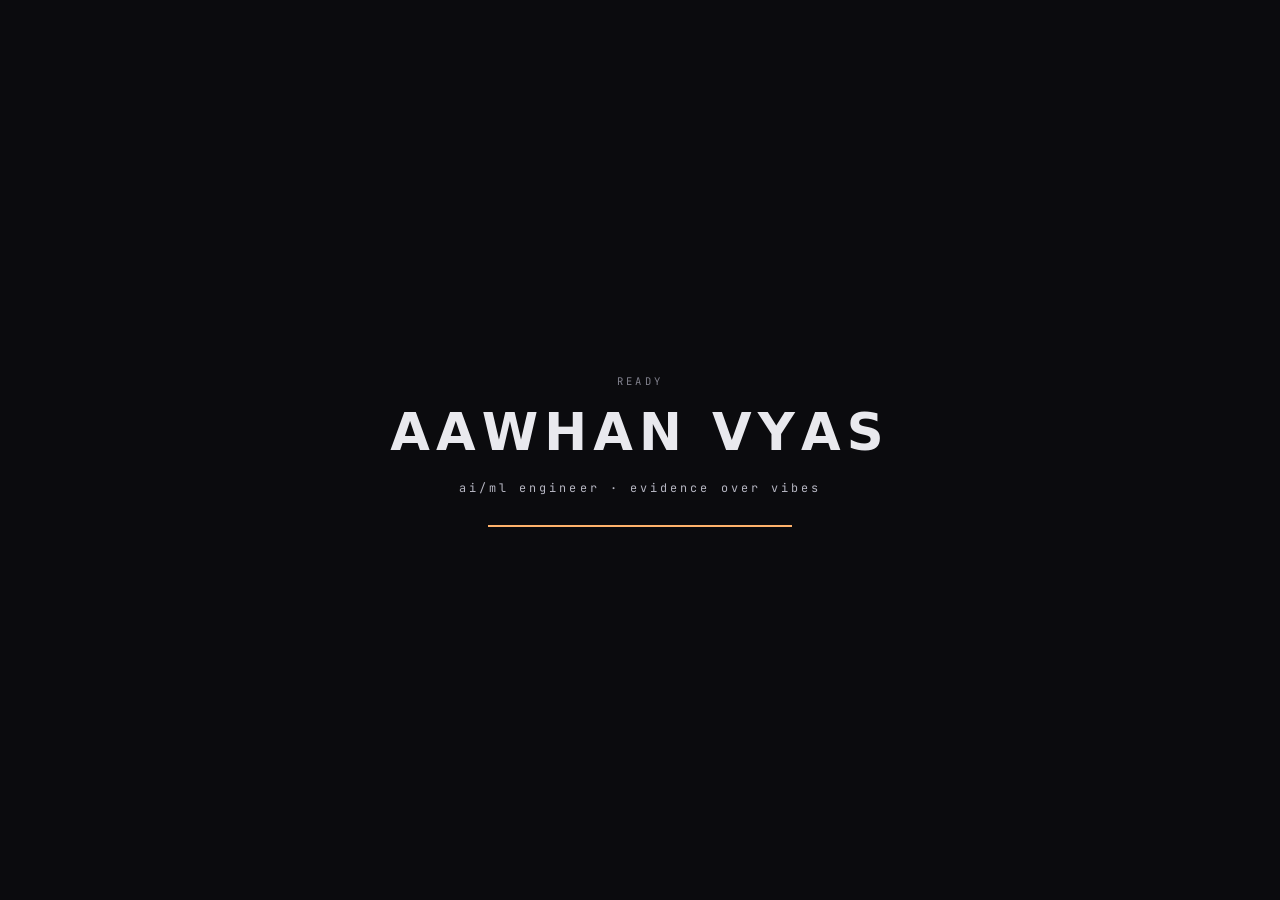
==== commit 947c4b05: "Performance pass: cut main-thread work, lazy-load audio, unblock fonts Measured with Lighthouse (mob" ====
--- a/index.html
+++ b/index.html
@@ -12,8 +12,17 @@
   <link rel="icon" type="image/svg+xml" href="assets/favicon.svg">
   <link rel="preconnect" href="https://fonts.googleapis.com">
   <link rel="preconnect" href="https://fonts.gstatic.com" crossorigin>
-  <link href="https://fonts.googleapis.com/css2?family=Anton&family=Inter:wght@400;500;600;700&family=JetBrains+Mono:wght@400;500;700&family=VT323&display=swap" rel="stylesheet">
-  <link rel="stylesheet" href="assets/css/style.css?v=16">
+  <!-- Google Fonts is render-blocking as a plain stylesheet. Loaded non-blocking
+       instead: preloaded (so the fetch starts during the preload scan at high
+       priority) but applied via media="print", with onload flipping it to "all".
+       First paint happens immediately in the fallback stack and the webfonts
+       swap in behind it — which font-display:swap was already doing. Same fonts,
+       same rendering; the document just no longer blocks on a third-party
+       round trip. The noscript copy keeps it working without JS. -->
+  <link rel="preload" as="style" href="https://fonts.googleapis.com/css2?family=Anton&family=Inter:wght@400;500;600;700&family=JetBrains+Mono:wght@400;500;700&family=VT323&display=swap">
+  <link rel="stylesheet" href="https://fonts.googleapis.com/css2?family=Anton&family=Inter:wght@400;500;600;700&family=JetBrains+Mono:wght@400;500;700&family=VT323&display=swap" media="print" onload="this.media='all'">
+  <noscript><link rel="stylesheet" href="https://fonts.googleapis.com/css2?family=Anton&family=Inter:wght@400;500;600;700&family=JetBrains+Mono:wght@400;500;700&family=VT323&display=swap"></noscript>
+  <link rel="stylesheet" href="assets/css/style.css?v=17">
 </head>
 <body class="locked">
 
@@ -48,6 +57,6 @@
   </div>
 
   <script src="assets/js/data.js?v=12" defer></script>
-  <script src="assets/js/main.js?v=12" defer></script>
+  <script src="assets/js/main.js?v=14" defer></script>
 </body>
 </html>
--- a/assets/css/style.css
+++ b/assets/css/style.css
@@ -19,7 +19,9 @@
   --blue: #8fb0e8;
   --green: #4ade80;
   --mono: "JetBrains Mono", ui-monospace, monospace;
-  --pixel: "VT323", var(--mono);
+  /* the metric-matched local stand-in sits directly behind the real pixel
+     font, so the pre-swap box matches and the arrival doesn't reflow */
+  --pixel: "VT323", "Geist Pixel Fallback", var(--mono);
   --ui: system-ui, -apple-system, "Segoe UI", Roboto, sans-serif;
   --display: "Anton", var(--ui);
 }
@@ -46,6 +48,25 @@
   font-weight: 400;
   font-style: normal;
   font-display: swap;
+}
+
+/* Metric-matched stand-in for "Geist Pixel", used while the real woff2 is
+   still in flight. The webfonts now load non-blocking, so there is a real
+   window where text renders in the fallback stack — and because the pixel
+   font has very different vertical metrics from the mono font it used to fall
+   back to, that swap was reflowing the brief hero (CLS 0.079 -> 0.098).
+
+   These overrides are the measured metrics of GeistPixel-Square.woff2
+   (upm 1000, winAsc 1.088, winDesc 0.394) applied to a local monospace, so the
+   box the text reserves is the same either way and the swap moves nothing.
+   Only the pre-swap appearance changes; the loaded font is untouched. */
+@font-face {
+  font-family: "Geist Pixel Fallback";
+  src: local("Consolas"), local("DejaVu Sans Mono"), local("Menlo"), local("monospace");
+  ascent-override: 108.8%;
+  descent-override: 39.4%;
+  line-gap-override: 0%;
+  size-adjust: 100%;
 }
 
 /* light theme — same bones, day broadcast */
@@ -486,8 +507,11 @@
   background-size: 8px 8px;
   z-index: -1; border-radius: 14px;
 }
-/* portrait — portrait_PIXEL in dark mode, portrait_OG in light mode.
-   both sources are 1200×1200; no animation, just a mode swap. */
+/* portrait — portrait-pixel in dark mode, portrait-og in light mode.
+   no animation, just a mode swap. each is a <picture> so the WebP can
+   be offered; display:contents keeps it out of the box's flow, so the
+   .portrait img rule below still applies to the real image. */
+.portrait picture { display: contents; }
 .portrait img {
   display: block; width: 100%; height: auto;
   border-radius: 6px;
